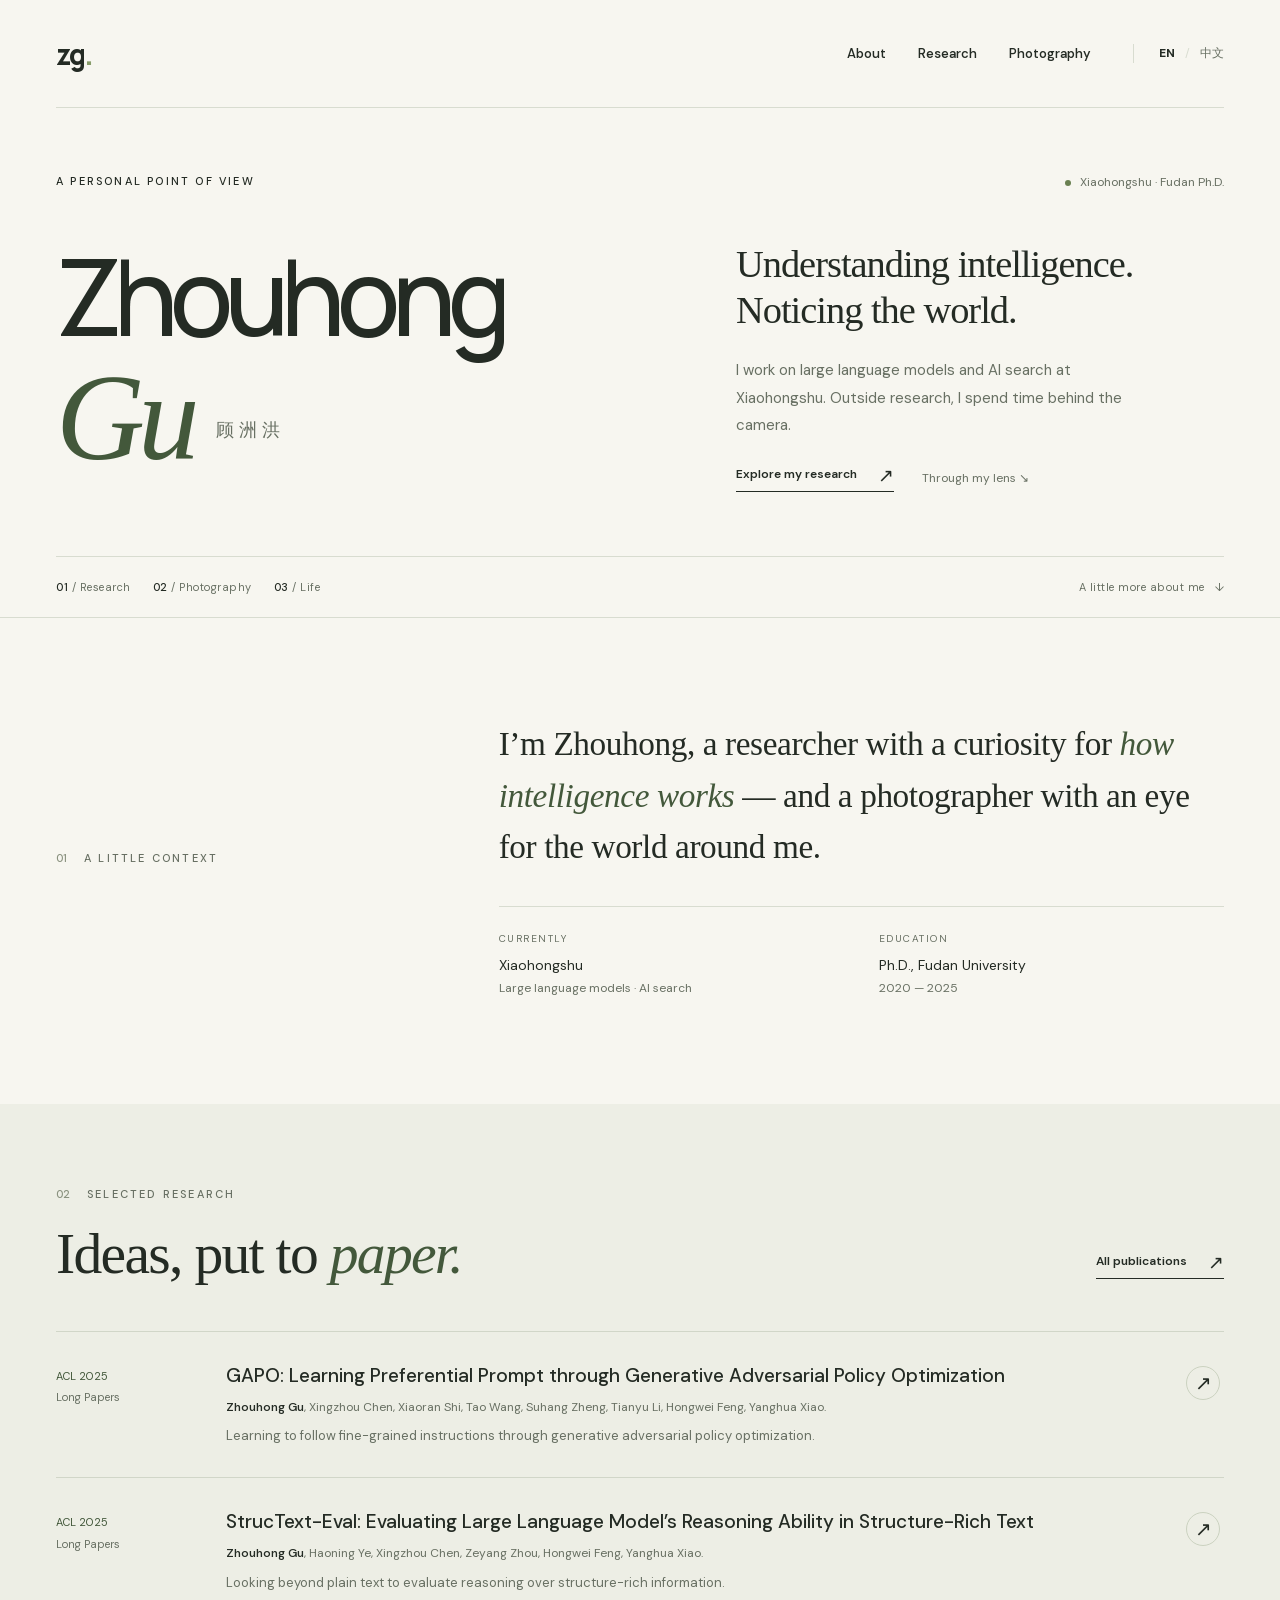
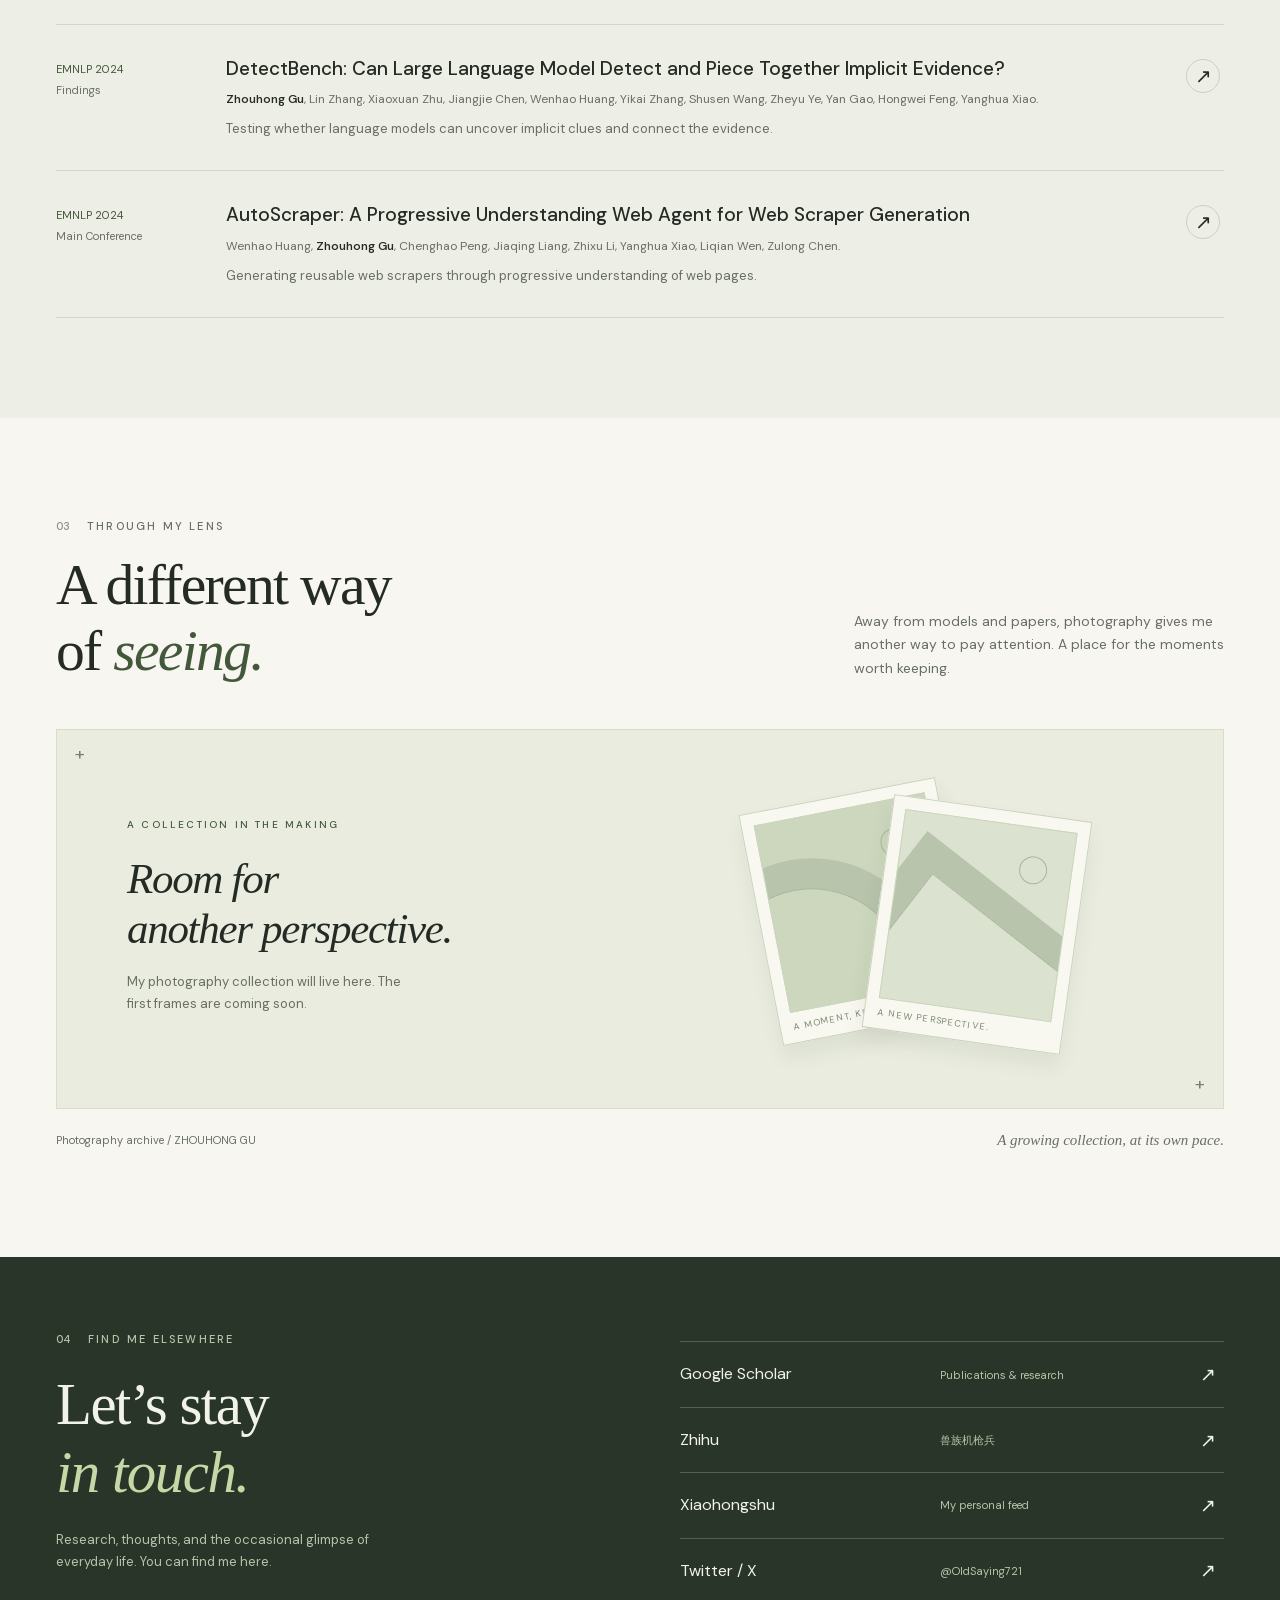
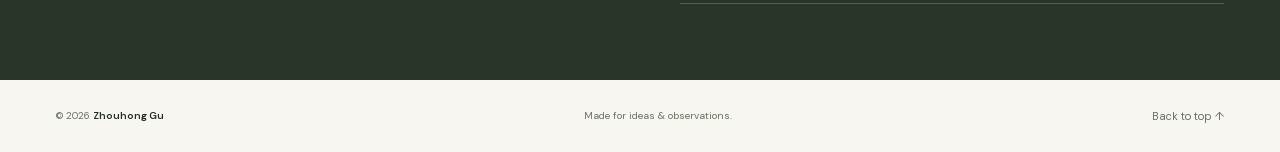
==== index.html @ 83f5f766 "Build bilingual personal website with research and photography gallery" ====
<!doctype html>
<html lang="en">
<head>
  <meta charset="utf-8">
  <meta name="viewport" content="width=device-width, initial-scale=1">
  <title>Zhouhong Gu — Research & Photography</title>
  <meta name="description" content="Zhouhong Gu (顾洲洪). Research in large language models and AI search at Xiaohongshu. Ph.D., Fudan University. Selected publications and photography.">
  <meta name="theme-color" content="#f7f6f0">
  <meta property="og:type" content="website">
  <meta property="og:title" content="Zhouhong Gu — Research & Photography">
  <meta property="og:description" content="Zhouhong Gu (顾洲洪). Research in large language models and AI search at Xiaohongshu. Ph.D., Fudan University. Selected publications and photography.">
  <meta property="og:url" content="https://mikegu721.github.io/zhgu/">
  <link rel="canonical" href="https://mikegu721.github.io/zhgu/">
  <link rel="alternate" hreflang="en" href="https://mikegu721.github.io/zhgu/">
  <link rel="alternate" hreflang="zh-CN" href="https://mikegu721.github.io/zhgu/zh/">
  <link rel="alternate" hreflang="x-default" href="https://mikegu721.github.io/zhgu/">
  <link rel="icon" href="./assets/favicon.svg" type="image/svg+xml">
  <link rel="stylesheet" href="./assets/css/style.css">
  <script src="./assets/js/photos.js" defer></script>
  <script src="./assets/js/gallery.js" defer></script>
</head>
<body id="top" data-asset-prefix="./">
  <a class="skip-link" href="#main">Skip to content</a>
  <header class="site-header"><div class="wrap header-inner">
    <a class="wordmark" href="./" aria-label="Zhouhong Gu home">zg<span>.</span></a>
    <div class="header-right"><nav aria-label="Main navigation"><a href="#about">About</a><a href="#research">Research</a><a href="#photography">Photography</a></nav><div class="language" aria-label="Language"><span aria-current="page">EN</span><span aria-hidden="true">/</span><a href="zh/" lang="zh-CN" hreflang="zh-CN">中文</a></div></div>
  </div></header>
  <main id="main">
    <section class="hero wrap" aria-labelledby="name">
      <div class="hero-topline"><p class="eyebrow">A personal point of view</p><p class="availability"><span class="dot" aria-hidden="true"></span>Xiaohongshu · Fudan Ph.D.</p></div>
      <div class="hero-grid">
        <h1 class="name" id="name" lang="en">Zhouhong <span class="surname">Gu<span class="native-name" lang="zh-CN">顾洲洪</span></span></h1>
        <div class="hero-copy"><h2>Understanding intelligence.<br>Noticing the world.</h2><p>I work on large language models and AI search at Xiaohongshu. Outside research, I spend time behind the camera.</p><div class="hero-actions"><a class="text-link" href="#research">Explore my research<span class="arrow" aria-hidden="true">↗</span></a><a href="#photography">Through my lens <span aria-hidden="true">↘</span></a></div></div>
      </div>
      <div class="hero-bottom"><div class="index-line"><span><b>01</b> / Research</span><span><b>02</b> / Photography</span><span><b>03</b> / Life</span></div><a href="#about">A little more about me<span aria-hidden="true">↓</span></a></div>
    </section>
    <section class="about" id="about" aria-labelledby="about-title"><div class="wrap about-grid">
      <div class="section-label eyebrow" id="about-title"><span class="number">01</span>A little context</div>
      <div class="about-copy"><p>I’m Zhouhong, a researcher with a curiosity for <em>how intelligence works</em> — and a photographer with an eye for the world around me.</p><div class="facts"><div><span class="fact-label">Currently</span><div class="fact-value">Xiaohongshu<small>Large language models · AI search</small></div></div><div><span class="fact-label">Education</span><div class="fact-value">Ph.D., Fudan University<small>2020 — 2025</small></div></div></div></div>
    </div></section>
    <section class="research" id="research" aria-labelledby="research-title"><div class="wrap">
      <div class="section-heading"><div><div class="section-label eyebrow"><span class="number">02</span>Selected research</div><h2 id="research-title">Ideas, put to <em>paper.</em></h2></div><a class="text-link" href="https://scholar.google.com/citations?user=YCfdAqEAAAAJ&amp;hl=zh-CN" target="_blank" rel="noopener noreferrer">All publications<span class="arrow" aria-hidden="true">↗</span></a></div>
      <div class="papers"><article class="paper"><div class="paper-venue">ACL 2025<span>Long Papers</span></div><div class="paper-main"><h3 class="paper-title"><a href="https://aclanthology.org/2025.acl-long.13/" target="_blank" rel="noopener noreferrer" lang="en">GAPO: Learning Preferential Prompt through Generative Adversarial Policy Optimization</a></h3><p class="paper-authors" lang="en"><strong>Zhouhong Gu</strong>, Xingzhou Chen, Xiaoran Shi, Tao Wang, Suhang Zheng, Tianyu Li, Hongwei Feng, Yanghua Xiao.</p><p class="paper-desc">Learning to follow fine-grained instructions through generative adversarial policy optimization.</p></div><a class="paper-link" href="https://aclanthology.org/2025.acl-long.13/" target="_blank" rel="noopener noreferrer" aria-label="Read paper: GAPO: Learning Preferential Prompt through Generative Adversarial Policy Optimization">↗</a></article><article class="paper"><div class="paper-venue">ACL 2025<span>Long Papers</span></div><div class="paper-main"><h3 class="paper-title"><a href="https://aclanthology.org/2025.acl-long.11/" target="_blank" rel="noopener noreferrer" lang="en">StrucText-Eval: Evaluating Large Language Model’s Reasoning Ability in Structure-Rich Text</a></h3><p class="paper-authors" lang="en"><strong>Zhouhong Gu</strong>, Haoning Ye, Xingzhou Chen, Zeyang Zhou, Hongwei Feng, Yanghua Xiao.</p><p class="paper-desc">Looking beyond plain text to evaluate reasoning over structure-rich information.</p></div><a class="paper-link" href="https://aclanthology.org/2025.acl-long.11/" target="_blank" rel="noopener noreferrer" aria-label="Read paper: StrucText-Eval: Evaluating Large Language Model’s Reasoning Ability in Structure-Rich Text">↗</a></article><article class="paper"><div class="paper-venue">EMNLP 2024<span>Findings</span></div><div class="paper-main"><h3 class="paper-title"><a href="https://aclanthology.org/2024.findings-emnlp.11/" target="_blank" rel="noopener noreferrer" lang="en">DetectBench: Can Large Language Model Detect and Piece Together Implicit Evidence?</a></h3><p class="paper-authors" lang="en"><strong>Zhouhong Gu</strong>, Lin Zhang, Xiaoxuan Zhu, Jiangjie Chen, Wenhao Huang, Yikai Zhang, Shusen Wang, Zheyu Ye, Yan Gao, Hongwei Feng, Yanghua Xiao.</p><p class="paper-desc">Testing whether language models can uncover implicit clues and connect the evidence.</p></div><a class="paper-link" href="https://aclanthology.org/2024.findings-emnlp.11/" target="_blank" rel="noopener noreferrer" aria-label="Read paper: DetectBench: Can Large Language Model Detect and Piece Together Implicit Evidence?">↗</a></article><article class="paper"><div class="paper-venue">EMNLP 2024<span>Main Conference</span></div><div class="paper-main"><h3 class="paper-title"><a href="https://aclanthology.org/2024.emnlp-main.141/" target="_blank" rel="noopener noreferrer" lang="en">AutoScraper: A Progressive Understanding Web Agent for Web Scraper Generation</a></h3><p class="paper-authors" lang="en">Wenhao Huang, <strong>Zhouhong Gu</strong>, Chenghao Peng, Jiaqing Liang, Zhixu Li, Yanghua Xiao, Liqian Wen, Zulong Chen.</p><p class="paper-desc">Generating reusable web scrapers through progressive understanding of web pages.</p></div><a class="paper-link" href="https://aclanthology.org/2024.emnlp-main.141/" target="_blank" rel="noopener noreferrer" aria-label="Read paper: AutoScraper: A Progressive Understanding Web Agent for Web Scraper Generation">↗</a></article></div>
    </div></section>
    <section class="photography wrap" id="photography" aria-labelledby="photography-title">
      <div class="photo-intro"><div class="section-heading"><div><div class="section-label eyebrow"><span class="number">03</span>Through my lens</div><h2 id="photography-title">A different way<br>of <em>seeing.</em></h2></div></div><p>Away from models and papers, photography gives me another way to pay attention. A place for the moments worth keeping.</p></div>
      <div class="gallery-empty" id="gallery-empty"><div class="empty-copy"><span class="eyebrow">A collection in the making</span><h3>Room for<br>another perspective.</h3><p>My photography collection will live here. The first frames are coming soon.</p></div><div class="contact-sheet" aria-hidden="true"><div class="print print-one"><div class="print-field"></div><span class="print-caption">A MOMENT, KEPT.</span></div><div class="print print-two"><div class="print-field"></div><span class="print-caption">A NEW PERSPECTIVE.</span></div></div></div>
      <p id="photo-count" hidden></p><div class="photo-grid" id="photo-grid" hidden></div>
      <noscript><p>The photo viewer needs JavaScript. Publications and profile links remain available.</p></noscript>
      <div class="gallery-note"><span>Photography archive / ZHOUHONG GU</span><span>A growing collection, at its own pace.</span></div>
    </section>
    <section class="elsewhere" id="elsewhere" aria-labelledby="elsewhere-title"><div class="wrap elsewhere-grid"><div><div class="section-label eyebrow"><span class="number">04</span>Find me elsewhere</div><h2 id="elsewhere-title">Let’s stay<br><em>in touch.</em></h2><p>Research, thoughts, and the occasional glimpse of everyday life. You can find me here.</p></div><div class="social-list"><a class="social-link" href="https://scholar.google.com/citations?user=YCfdAqEAAAAJ&amp;hl=zh-CN" target="_blank" rel="noopener noreferrer"><span>Google Scholar</span><span class="social-handle">Publications & research</span><span class="arrow" aria-hidden="true">↗</span></a><a class="social-link" href="https://www.zhihu.com/people/shou-zu-ji-qiang-bing" target="_blank" rel="noopener noreferrer"><span>Zhihu</span><span class="social-handle">兽族机枪兵</span><span class="arrow" aria-hidden="true">↗</span></a><a class="social-link" href="https://www.xiaohongshu.com/user/profile/5ce645800000000005027396" target="_blank" rel="noopener noreferrer"><span>Xiaohongshu</span><span class="social-handle">My personal feed</span><span class="arrow" aria-hidden="true">↗</span></a><a class="social-link" href="https://x.com/OldSaying721" target="_blank" rel="noopener noreferrer"><span>Twitter / X</span><span class="social-handle">@OldSaying721</span><span class="arrow" aria-hidden="true">↗</span></a></div></div></section>
  </main>
  <footer class="site-footer wrap"><span>© 2026 <span class="footer-name">Zhouhong Gu</span></span><span>Made for ideas & observations.</span><a class="footer-back" href="#top">Back to top ↑</a></footer>
</body>
</html>
---- assets/css/style.css ----
@font-face {
  font-family: 'DM Sans';
  font-style: normal;
  font-weight: 400 700;
  font-display: swap;
  src: url('../fonts/dm-sans-400-700.woff2') format('woff2');
  unicode-range: U+0000-00FF, U+0131, U+0152-0153, U+02BB-02BC, U+02C6, U+02DA, U+02DC, U+0304, U+0308, U+0329, U+2000-206F, U+20AC, U+2122, U+2191, U+2193, U+2212, U+2215, U+FEFF, U+FFFD;
}
@font-face {
  font-family: 'Manrope';
  font-style: normal;
  font-weight: 400 800;
  font-display: swap;
  src: url('../fonts/manrope-400-800.woff2') format('woff2');
  unicode-range: U+0000-00FF, U+0131, U+0152-0153, U+02BB-02BC, U+02C6, U+02DA, U+02DC, U+0304, U+0308, U+0329, U+2000-206F, U+20AC, U+2122, U+2191, U+2193, U+2212, U+2215, U+FEFF, U+FFFD;
}

:root{--paper:#f7f6f0;--ink:#242b24;--muted:#687063;--line:#d8dcd0;--green:#43583b;--lime:#d9e5b2;--serif:Georgia,'Times New Roman','Songti SC',serif;--sans:'DM Sans',-apple-system,BlinkMacSystemFont,'Segoe UI','PingFang SC',sans-serif}
*{box-sizing:border-box}html{scroll-behavior:smooth;scroll-padding-top:100px}body{margin:0;background:var(--paper);color:var(--ink);font:16px/1.65 var(--sans);-webkit-font-smoothing:antialiased}a{color:inherit;text-decoration:none}button{font:inherit}a,button{-webkit-tap-highlight-color:transparent}a:focus-visible,button:focus-visible{outline:2px solid var(--green);outline-offset:6px}::selection{background:var(--lime)}[hidden]{display:none!important}.wrap{width:min(1280px,calc(100% - 112px));margin-inline:auto}.skip-link{position:absolute;top:-100px;left:24px;background:var(--ink);color:white;padding:12px;z-index:20}.skip-link:focus{top:16px}.site-header{position:relative;z-index:5}.header-inner{height:108px;display:flex;align-items:center;justify-content:space-between;border-bottom:1px solid var(--line);gap:28px}.wordmark{font-family:'Manrope',var(--sans);font-weight:800;letter-spacing:-2px;font-size:28px;line-height:1}.wordmark span{color:#879c6a}.header-right,nav,.language{display:flex;align-items:center}.header-right{gap:42px}nav{gap:32px;font-size:13px;font-weight:550}nav a{position:relative;padding:10px 0}nav a:after{content:'';position:absolute;bottom:4px;left:0;right:100%;height:1px;background:var(--green);transition:right .2s}nav a:hover:after{right:0}.language{font-size:12px;gap:10px;border-left:1px solid var(--line);padding-left:25px}.language [aria-current]{font-weight:700}.language a{color:var(--muted)}.language span[aria-hidden]{color:var(--line)}.eyebrow{font:500 11px/1.5 var(--sans);letter-spacing:2.2px;text-transform:uppercase}.hero{padding-top:65px;padding-bottom:0}.hero-topline{display:flex;justify-content:space-between;gap:25px}.hero-topline p{margin:0}.availability{display:flex;align-items:center;gap:9px;color:var(--muted);font-size:12px}.dot{height:6px;width:6px;border-radius:50%;background:#6a8051;display:inline-block}.hero-grid{display:grid;grid-template-columns:1.25fr 1fr;gap:70px;align-items:center;padding-top:38px;padding-bottom:64px}.name{font-family:'Manrope',var(--sans);font-size:clamp(70px,8.3vw,128px);font-weight:500;line-height:1.06;letter-spacing:-8px;margin:0}.name .surname{display:block;font-family:var(--serif);font-style:italic;font-size:1.16em;color:var(--green);letter-spacing:-7px;line-height:1.05}.name .native-name{font-family:var(--sans);font-size:18px;letter-spacing:5px;font-weight:400;display:inline-block;vertical-align:middle;margin-left:23px;font-style:normal;color:var(--muted)}.hero-copy{padding-top:10px;max-width:420px}.hero-copy h2{font:400 clamp(29px,3vw,43px)/1.2 var(--serif);letter-spacing:-1px;margin:0 0 24px}.hero-copy p{color:var(--muted);font-size:15px;line-height:1.85;margin:0 0 25px;max-width:400px}.text-link{font-size:12px;font-weight:600;display:inline-flex;align-items:center;gap:21px;border-bottom:1px solid currentColor;padding-bottom:6px;transition:gap .2s}.text-link:hover{gap:29px}.arrow{font-size:19px;line-height:1;font-weight:400}.hero-actions{display:flex;align-items:center;gap:28px}.hero-actions a:last-child{color:var(--muted);font-size:12px}.hero-bottom{border-top:1px solid var(--line);padding:21px 0;display:flex;justify-content:space-between;color:var(--muted);font-size:11px;letter-spacing:.5px}.hero-bottom a{display:flex;gap:10px}.index-line{display:flex;gap:22px}.index-line b{font-weight:500;color:var(--ink)}.about{padding:100px 0 105px;border-top:1px solid var(--line)}.section-label{display:flex;gap:17px;align-items:center;color:var(--muted)}.section-label .number{font-size:11px;letter-spacing:0;color:#8a927f}.about-grid{display:grid;grid-template-columns:1fr 2fr;gap:80px}.about-copy>p{font:400 clamp(25px,2.6vw,34px)/1.55 var(--serif);letter-spacing:-.4px;margin:0 0 33px;max-width:800px}.about-copy em{color:var(--green);font-style:italic}.facts{display:grid;grid-template-columns:1fr 1fr;border-top:1px solid var(--line);gap:35px;padding-top:24px}.fact-label{display:block;color:var(--muted);font-size:10px;text-transform:uppercase;letter-spacing:1.5px;margin-bottom:7px}.fact-value{font-size:14px}.fact-value small{display:block;color:var(--muted);font-size:12px;margin-top:2px}.research{padding:82px 0 100px;background:#edeee5}.section-heading{display:flex;align-items:flex-end;justify-content:space-between;gap:30px;margin-bottom:44px}.section-heading h2{font-family:var(--serif);font-weight:400;letter-spacing:-1.7px;font-size:clamp(40px,4.5vw,60px);line-height:1.15;margin:18px 0 0}.section-heading h2 em{color:var(--green);font-weight:400}.section-heading>.text-link{flex-shrink:0;margin-bottom:8px}.paper{display:grid;grid-template-columns:135px 1fr 38px;gap:35px;border-top:1px solid #d1d6c8;padding:30px 0}.paper:last-child{border-bottom:1px solid #d1d6c8}.paper-venue{font-size:11px;color:var(--green);padding-top:5px}.paper-venue span{display:block;color:var(--muted);margin-top:3px}.paper-title{font-size:19px;line-height:1.45;font-weight:500;margin:0 0 8px;max-width:820px}.paper-title a:hover{text-decoration:underline;text-decoration-thickness:1px;text-underline-offset:5px}.paper-authors{color:var(--muted);font-size:12px;margin:0 0 8px}.paper-authors strong{color:var(--ink);font-weight:550}.paper-desc{font-size:13px;color:var(--muted);margin:0;line-height:1.7}.paper-link{align-self:start;border:1px solid #cbd2c0;border-radius:50%;width:34px;height:34px;display:grid;place-items:center;margin-top:4px;font-size:20px;transition:background .2s}.paper-link:hover{background:var(--lime)}.photography{padding:100px 0 105px}.photo-intro{display:grid;grid-template-columns:1fr 1fr;gap:45px;align-items:end;margin-bottom:44px}.photo-intro .section-heading{margin:0}.photo-intro>p{color:var(--muted);font-size:14px;max-width:370px;justify-self:end;margin:0 0 5px}.gallery-empty{position:relative;min-height:380px;background:#e9ecdf;border:1px solid #d6ddc8;display:grid;grid-template-columns:1fr 1fr;align-items:center;gap:60px;padding:55px 70px;overflow:hidden}.gallery-empty:before,.gallery-empty:after{content:'+';position:absolute;font-size:18px;font-weight:300;color:#738365;line-height:1}.gallery-empty:before{top:15px;left:18px}.gallery-empty:after{right:18px;bottom:15px}.empty-copy .eyebrow{font-size:10px;color:var(--green)}.empty-copy h3{font:italic 400 43px/1.15 var(--serif);letter-spacing:-1.3px;margin:18px 0}.empty-copy p{color:var(--muted);font-size:13px;max-width:280px}.contact-sheet{height:260px;position:relative;max-width:330px;width:100%;justify-self:center;isolation:isolate}.print{position:absolute;background:#f8f8f1;border:1px solid #cbd2bf;box-shadow:0 12px 20px #3d493014;padding:12px 12px 30px;width:200px;height:235px}.print-one{left:12px;top:5px;transform:rotate(-11deg);z-index:1}.print-two{right:0;top:18px;transform:rotate(8deg);z-index:2}.print-field{height:100%;position:relative;overflow:hidden;border:1px solid #ccd5bd;background:#dbe2cf}.print-one .print-field{background:#ccd7be}.print-field:before{content:'';position:absolute;width:190px;height:190px;border:1px solid #a8b899;border-radius:50%;top:70px;left:-70px;box-shadow:0 0 0 14px #0000,0 0 0 15px #b8c4ac,0 0 0 29px #0000,0 0 0 30px #b8c4ac}.print-two .print-field:before{width:250px;height:250px;left:-45px;top:105px;border-radius:0;transform:rotate(30deg)}.print-field:after{content:'';position:absolute;right:24px;top:28px;width:26px;height:26px;border:1px solid #a8b899;border-radius:50%}.print-caption{font:9px/1 var(--sans);letter-spacing:1.2px;position:absolute;bottom:11px;left:13px;color:#7a856e}.gallery-note{display:flex;align-items:center;justify-content:space-between;gap:25px;margin-top:19px;color:var(--muted);font-size:11px}.gallery-note span:last-child{font-family:var(--serif);font-style:italic;font-size:15px}.photo-grid{display:grid;grid-template-columns:repeat(3,minmax(0,1fr));gap:35px 24px}.photo-card{border:0;background:none;padding:0;cursor:pointer;text-align:left;color:var(--ink);align-self:start}.photo-card-image{width:100%;height:auto;max-height:520px;object-fit:cover;display:block;transition:filter .2s}.photo-card:hover .photo-card-image{filter:brightness(.92)}.photo-card-caption{display:block;margin-top:14px}.photo-card-title{display:block;font-size:15px}.photo-card-meta{font-size:11px;color:var(--muted)}#photo-count{font-size:12px;color:var(--muted)}.photo-dialog{width:min(1100px,94vw);max-height:95dvh;border:1px solid #5b6350;padding:0;background:#1e241e;color:var(--paper)}.photo-dialog::backdrop{background:#101610e8;backdrop-filter:blur(6px)}.photo-dialog-shell{padding:45px 25px 16px}.photo-dialog-close{position:absolute;right:15px;top:5px;color:var(--paper);border:0;background:none;font-size:24px;cursor:pointer}.photo-dialog-figure{margin:0}.photo-dialog-image{display:block;max-width:100%;width:auto;max-height:68dvh;object-fit:contain;margin:auto}.photo-dialog-caption{margin-top:18px;text-align:center}.photo-dialog-title{font-size:16px;font-weight:500;margin:0}.photo-dialog-meta{font-size:12px;margin:4px 0;color:#c6cebf}.photo-dialog-controls{display:flex;align-items:center;justify-content:center;gap:35px}.photo-dialog-controls button{border:1px solid #5c6852;padding:6px 13px;color:var(--paper);background:none;cursor:pointer}.photo-dialog-counter{font-size:12px}.photo-dialog button:focus-visible{outline-color:var(--lime)}.elsewhere{background:#293528;color:#f1f2e8;padding:74px 0 76px}.elsewhere .section-label{color:#b7c3a9}.elsewhere .number{color:#b7c3a9}.elsewhere-grid{display:grid;grid-template-columns:1fr 1fr;gap:80px}.elsewhere h2{font:400 clamp(38px,4.6vw,62px)/1.15 var(--serif);letter-spacing:-1.5px;margin:23px 0}.elsewhere h2 em{color:#c5d8a5}.elsewhere p{font-size:13px;color:#b7c3a9;max-width:340px}.social-list{padding-top:10px}.social-link{display:grid;grid-template-columns:1fr 1fr 24px;gap:20px;align-items:center;padding:19px 0;border-bottom:1px solid #54604d}.social-link:first-child{border-top:1px solid #54604d}.social-link>span:first-child{font-size:16px}.social-handle{font-size:11px;color:#b7c3a9}.social-link .arrow{transition:transform .2s}.social-link:hover .arrow{transform:translate(3px,-3px)}.site-footer{display:flex;justify-content:space-between;gap:25px;align-items:center;padding:27px 0;font-size:10px;color:var(--muted)}.footer-name{font-weight:600;color:var(--ink)}.footer-back{font-size:11px}html[lang=zh-CN] .hero-copy h2{font-family:var(--sans);font-size:34px;line-height:1.5;letter-spacing:0}html[lang=zh-CN] .about-copy>p{font-size:27px;line-height:1.8}html[lang=zh-CN] .section-heading h2{font-size:45px;letter-spacing:0}html[lang=zh-CN] .empty-copy h3{font-size:34px;line-height:1.5;letter-spacing:0}html[lang=zh-CN] .elsewhere h2{font-size:43px;line-height:1.5;letter-spacing:0}
@media(min-width:1600px){.hero-grid{padding-block:60px 85px}.hero{padding-top:80px}}
@media(max-width:1050px){.wrap{width:calc(100% - 72px)}.header-right{gap:25px}nav{gap:22px}.hero-grid{gap:40px}.name{letter-spacing:-5px}.name .native-name{font-size:14px;margin-left:12px;letter-spacing:3px}.hero-copy h2{font-size:32px}.about-grid{gap:45px;grid-template-columns:1fr 2.4fr}.gallery-empty{padding:40px;gap:35px}.elsewhere-grid{gap:45px}.social-link{grid-template-columns:1fr 1fr 15px;gap:12px}.print{width:165px;height:210px}.contact-sheet{height:240px;max-width:280px}}
@media(max-width:760px){html{scroll-padding-top:30px}.wrap{width:calc(100% - 40px)}.header-inner{height:auto;min-height:88px;gap:14px;flex-wrap:wrap;padding:23px 0 18px}.wordmark{font-size:26px}.header-right{gap:16px}nav{gap:17px;font-size:11px}.language{padding-left:16px;gap:7px;font-size:11px}.hero{padding-top:35px}.hero-topline .eyebrow{font-size:9px;letter-spacing:1.5px}.availability{font-size:10px}.hero-grid{grid-template-columns:1fr;gap:32px;padding-top:34px;padding-bottom:40px}.name{font-size:clamp(72px,14vw,108px);letter-spacing:-5px}.name .surname{display:inline;line-height:1.15;letter-spacing:-5px}.name .native-name{display:block;font-size:13px;letter-spacing:4px;margin:13px 0 0}.hero-copy{max-width:100%;padding:0}.hero-copy h2{font-size:34px;max-width:410px;margin-bottom:18px}.hero-copy p{max-width:480px;font-size:14px;margin-bottom:20px}.hero-bottom{font-size:10px;gap:12px}.index-line{gap:12px}.about{padding:62px 0}.about-grid{grid-template-columns:1fr;gap:26px}.about-copy>p{font-size:27px}.research{padding:60px 0 65px}.section-heading{align-items:start;gap:24px;margin-bottom:30px}.section-heading h2{font-size:43px}.section-heading>.text-link{font-size:10px;gap:10px;align-self:flex-end;white-space:nowrap}.paper{grid-template-columns:1fr 30px;gap:8px 15px;padding:24px 0}.paper-venue{grid-column:1;display:flex;gap:8px;padding:0;margin-bottom:7px}.paper-venue span{margin:0}.paper-main{grid-column:1;grid-row:2}.paper-link{grid-column:2;grid-row:2;width:29px;height:29px}.paper-title{font-size:17px}.paper-desc{font-size:12px}.paper-authors{font-size:11px}.photography{padding:65px 0}.photo-intro{grid-template-columns:1fr;gap:22px;margin-bottom:30px}.photo-intro>p{justify-self:start;font-size:13px;max-width:440px}.gallery-empty{grid-template-columns:1fr;padding:40px 30px;gap:18px}.contact-sheet{width:250px;height:250px;order:1}.empty-copy{order:2;text-align:center}.empty-copy h3{font-size:37px;margin:13px 0}.empty-copy p{margin:12px auto}.gallery-note{font-size:10px}.gallery-note span:last-child{font-size:13px}.photo-grid{grid-template-columns:repeat(2,minmax(0,1fr));gap:25px 15px}.photo-card-title{font-size:13px}.elsewhere{padding:57px 0}.elsewhere-grid{grid-template-columns:1fr;gap:25px}.elsewhere h2{font-size:48px;margin:20px 0}.elsewhere p{max-width:100%}.social-link{grid-template-columns:1fr 1fr 20px}.social-handle{font-size:12px}.site-footer{flex-wrap:wrap;font-size:10px;gap:10px}.footer-back{margin-left:auto}html[lang=zh-CN] .hero-copy h2{font-size:29px}html[lang=zh-CN] .about-copy>p{font-size:24px}html[lang=zh-CN] .section-heading h2{font-size:35px}html[lang=zh-CN] .elsewhere h2{font-size:36px}}
@media(max-width:420px){.header-inner{align-items:center}.header-right{gap:13px}nav{gap:13px}nav a[href='#about']{display:none}.language{padding-left:12px}.name{font-size:71px}.hero-topline{gap:12px}.availability{font-size:9px}.hero-bottom .index-line span:last-child{display:none}.facts{gap:20px}.fact-value{font-size:13px}.section-heading{flex-direction:column;gap:18px}.section-heading>.text-link{align-self:flex-start}.gallery-note{align-items:start}.gallery-note span:last-child{max-width:110px;text-align:right}.photo-grid{grid-template-columns:1fr}.social-link{grid-template-columns:1fr 1.1fr 15px}.social-handle{font-size:10px}.site-footer>span:nth-child(2){display:none}}
@media(prefers-reduced-motion:reduce){html{scroll-behavior:auto}*,*:before,*:after{transition:none!important;animation:none!important}}
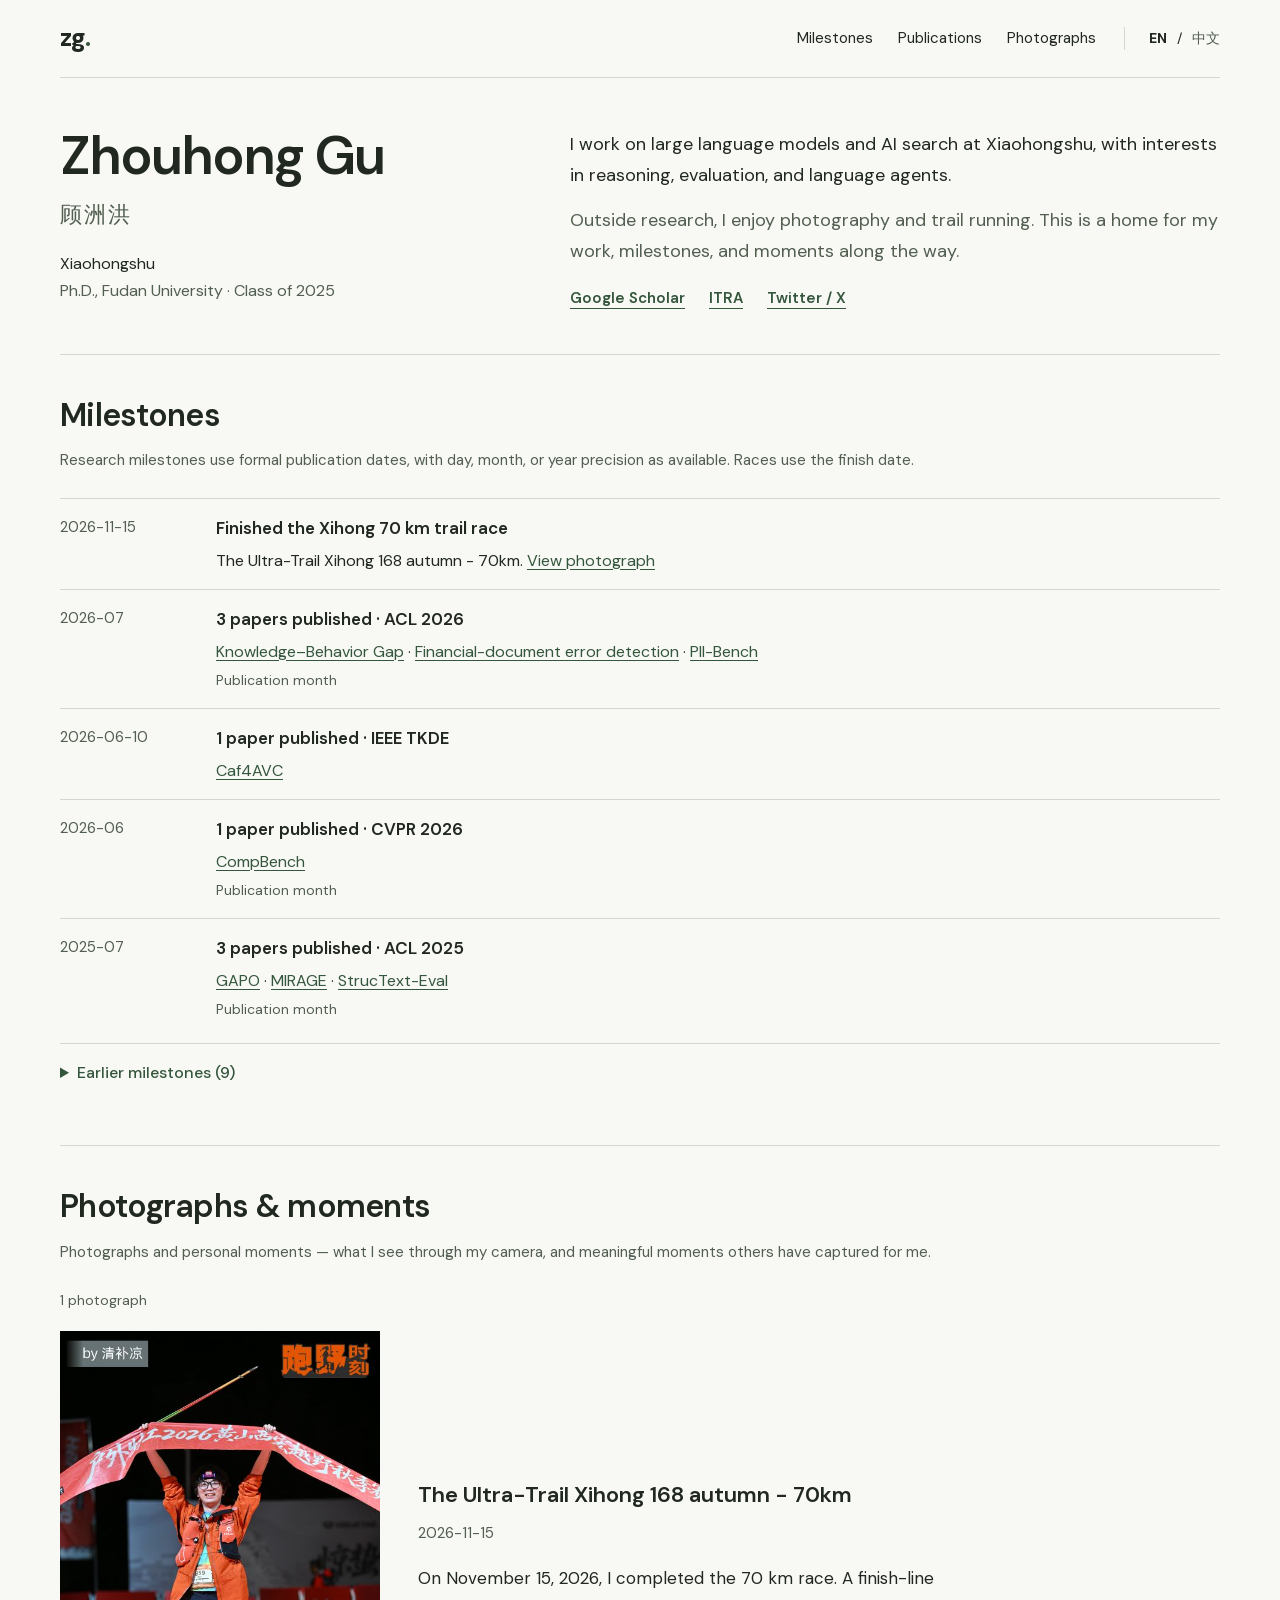
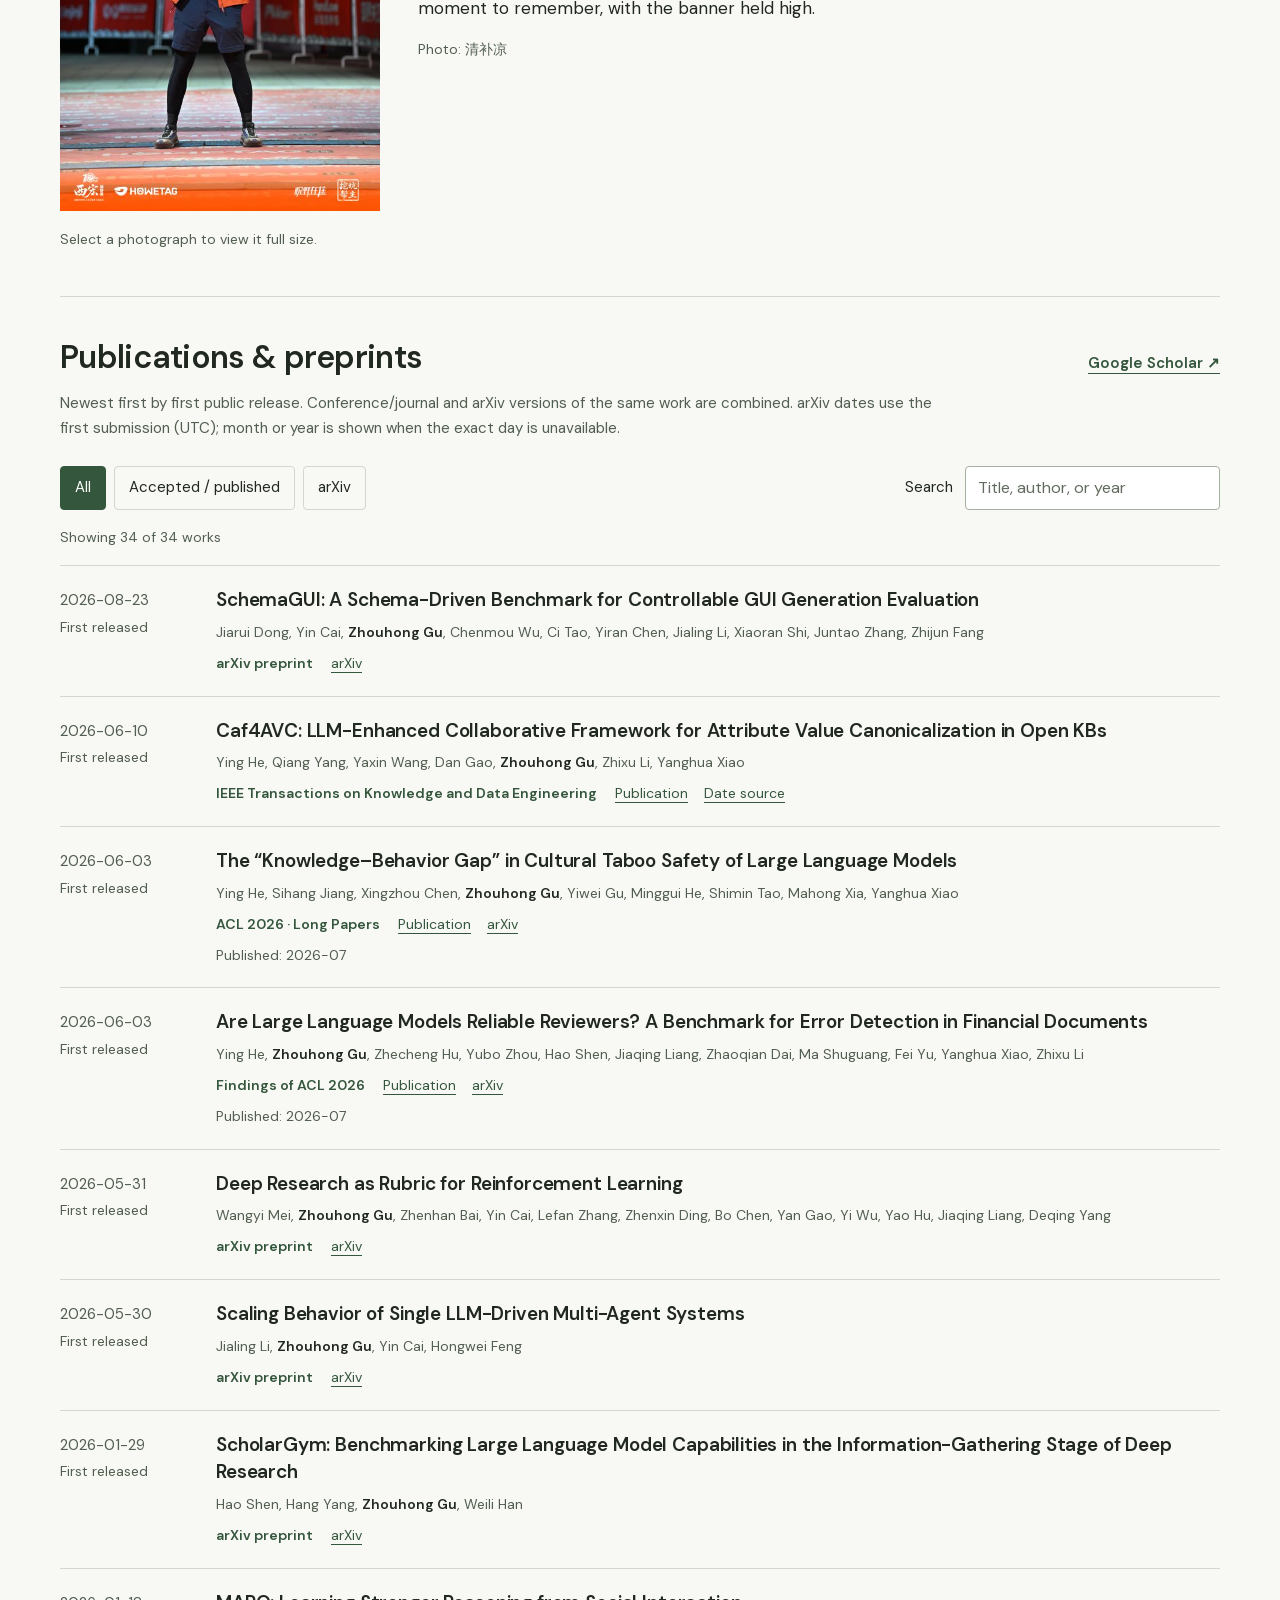
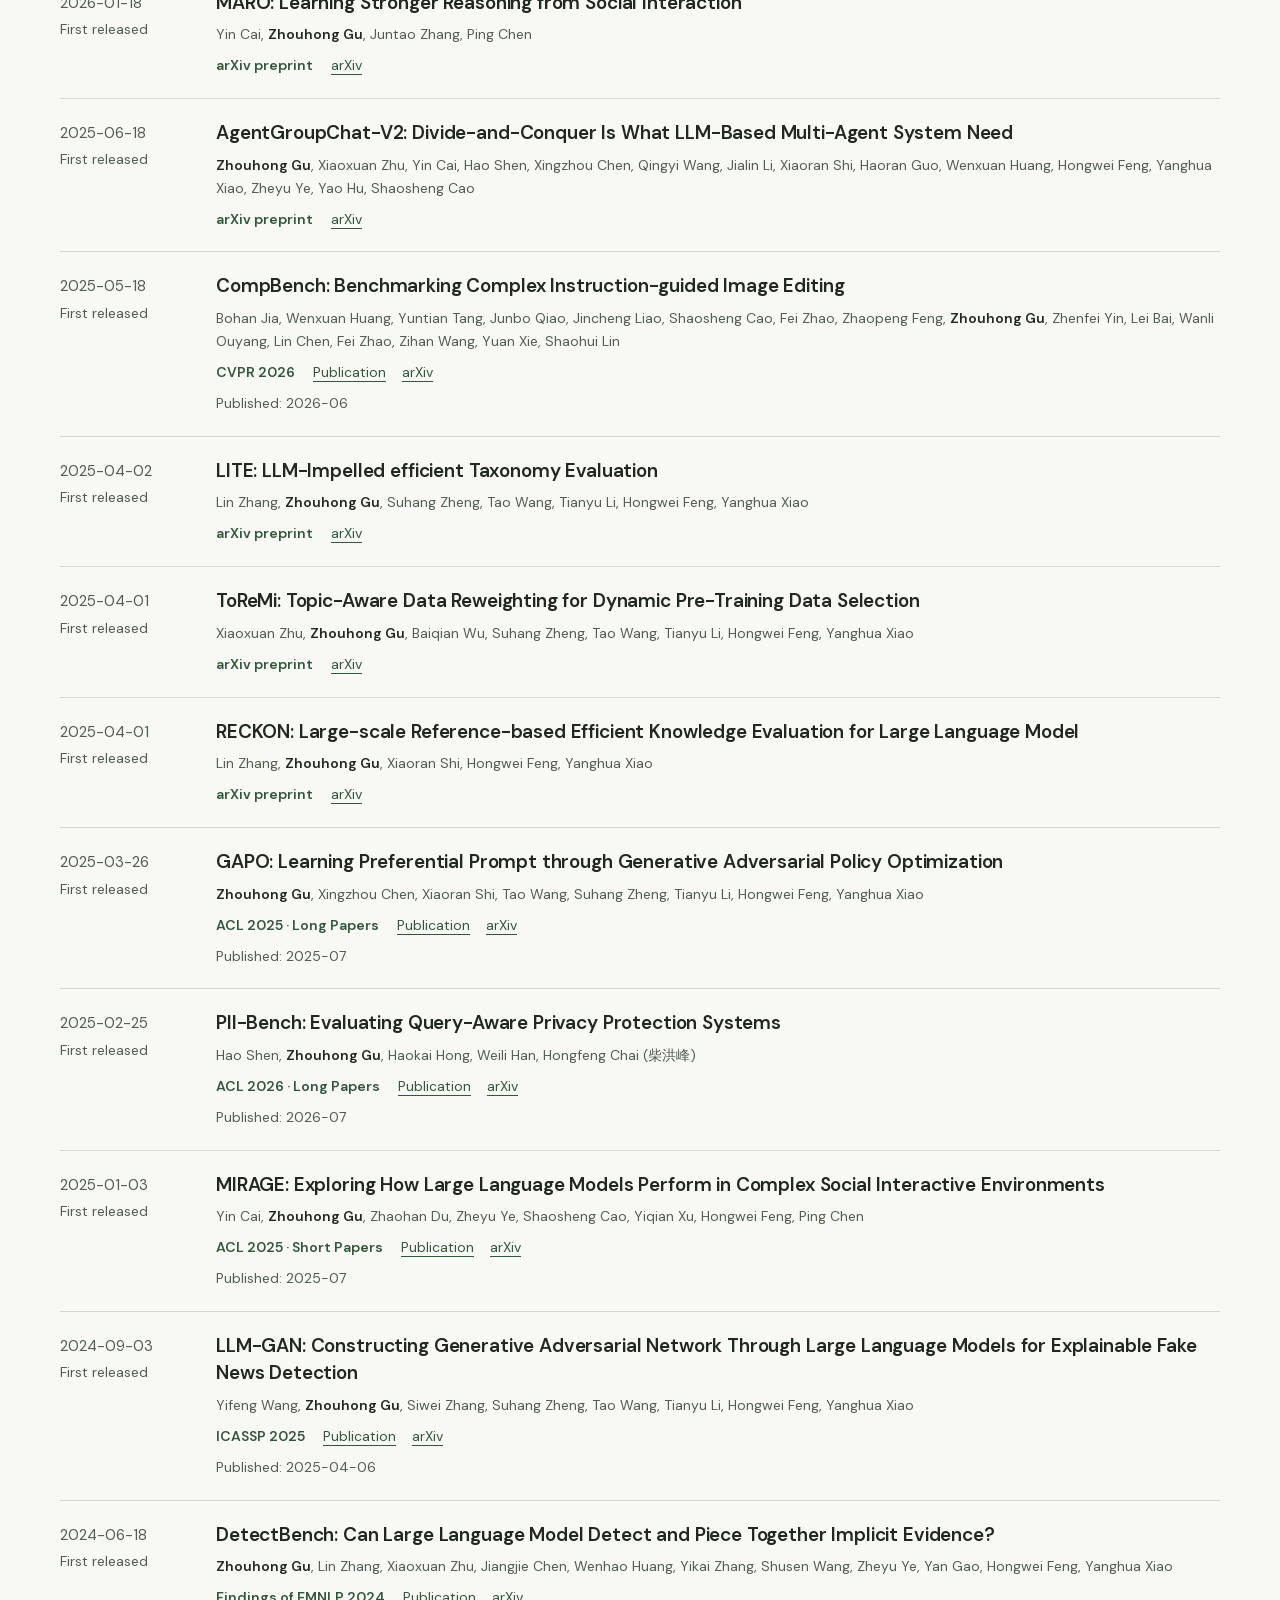
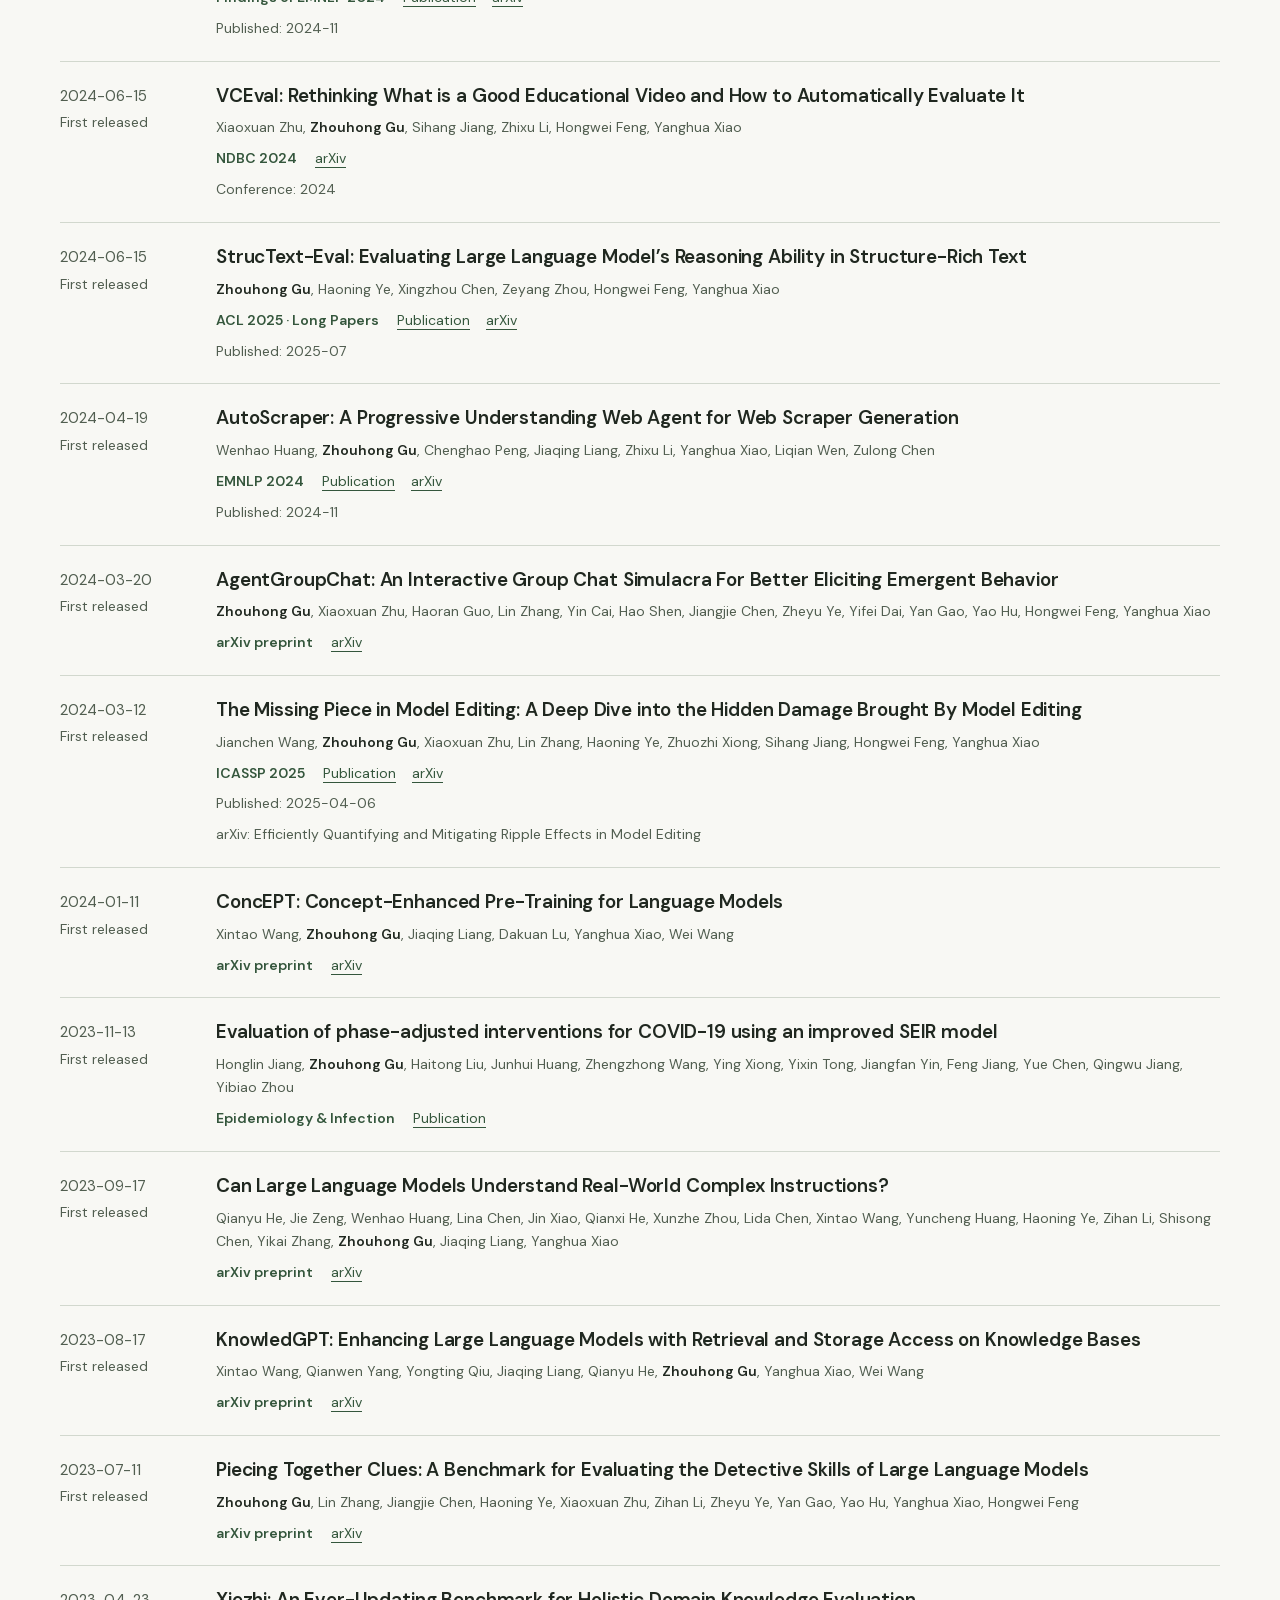
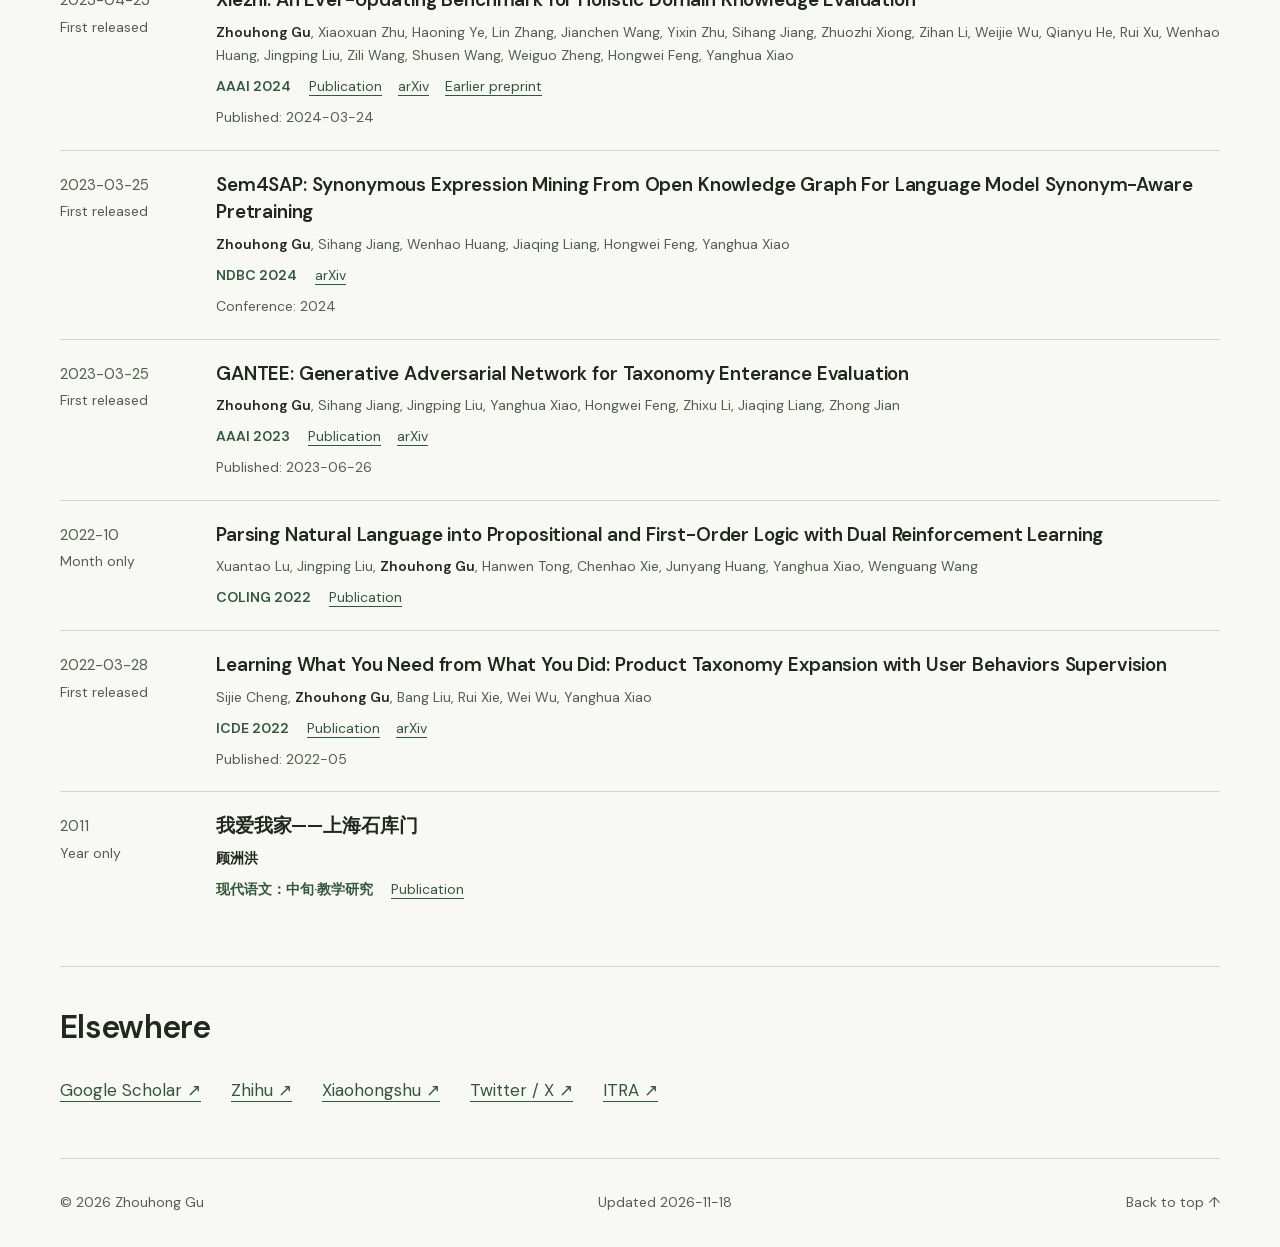
==== commit 1591a901: "Improve readability and add complete publications, milestones, and trail race photo" ====
--- a/index.html
+++ b/index.html
@@ -3,12 +3,12 @@
 <head>
   <meta charset="utf-8">
   <meta name="viewport" content="width=device-width, initial-scale=1">
-  <title>Zhouhong Gu — Research & Photography</title>
-  <meta name="description" content="Zhouhong Gu (顾洲洪). Research in large language models and AI search at Xiaohongshu. Ph.D., Fudan University. Selected publications and photography.">
-  <meta name="theme-color" content="#f7f6f0">
+  <title>Zhouhong Gu — Research, Photography & Trail Running</title>
+  <meta name="description" content="Zhouhong Gu, Fudan Ph.D., working on large language models and AI search at Xiaohongshu. Publications, milestones, photography, and trail running.">
+  <meta name="theme-color" content="#f8f8f4">
   <meta property="og:type" content="website">
-  <meta property="og:title" content="Zhouhong Gu — Research & Photography">
-  <meta property="og:description" content="Zhouhong Gu (顾洲洪). Research in large language models and AI search at Xiaohongshu. Ph.D., Fudan University. Selected publications and photography.">
+  <meta property="og:title" content="Zhouhong Gu — Research, Photography & Trail Running">
+  <meta property="og:description" content="Zhouhong Gu, Fudan Ph.D., working on large language models and AI search at Xiaohongshu. Publications, milestones, photography, and trail running.">
   <meta property="og:url" content="https://mikegu721.github.io/zhgu/">
   <link rel="canonical" href="https://mikegu721.github.io/zhgu/">
   <link rel="alternate" hreflang="en" href="https://mikegu721.github.io/zhgu/">
@@ -18,39 +18,155 @@
   <link rel="stylesheet" href="./assets/css/style.css">
   <script src="./assets/js/photos.js" defer></script>
   <script src="./assets/js/gallery.js" defer></script>
+  <script src="./assets/js/publications.js" defer></script>
 </head>
 <body id="top" data-asset-prefix="./">
-  <a class="skip-link" href="#main">Skip to content</a>
-  <header class="site-header"><div class="wrap header-inner">
-    <a class="wordmark" href="./" aria-label="Zhouhong Gu home">zg<span>.</span></a>
-    <div class="header-right"><nav aria-label="Main navigation"><a href="#about">About</a><a href="#research">Research</a><a href="#photography">Photography</a></nav><div class="language" aria-label="Language"><span aria-current="page">EN</span><span aria-hidden="true">/</span><a href="zh/" lang="zh-CN" hreflang="zh-CN">中文</a></div></div>
-  </div></header>
-  <main id="main">
-    <section class="hero wrap" aria-labelledby="name">
-      <div class="hero-topline"><p class="eyebrow">A personal point of view</p><p class="availability"><span class="dot" aria-hidden="true"></span>Xiaohongshu · Fudan Ph.D.</p></div>
-      <div class="hero-grid">
-        <h1 class="name" id="name" lang="en">Zhouhong <span class="surname">Gu<span class="native-name" lang="zh-CN">顾洲洪</span></span></h1>
-        <div class="hero-copy"><h2>Understanding intelligence.<br>Noticing the world.</h2><p>I work on large language models and AI search at Xiaohongshu. Outside research, I spend time behind the camera.</p><div class="hero-actions"><a class="text-link" href="#research">Explore my research<span class="arrow" aria-hidden="true">↗</span></a><a href="#photography">Through my lens <span aria-hidden="true">↘</span></a></div></div>
-      </div>
-      <div class="hero-bottom"><div class="index-line"><span><b>01</b> / Research</span><span><b>02</b> / Photography</span><span><b>03</b> / Life</span></div><a href="#about">A little more about me<span aria-hidden="true">↓</span></a></div>
-    </section>
-    <section class="about" id="about" aria-labelledby="about-title"><div class="wrap about-grid">
-      <div class="section-label eyebrow" id="about-title"><span class="number">01</span>A little context</div>
-      <div class="about-copy"><p>I’m Zhouhong, a researcher with a curiosity for <em>how intelligence works</em> — and a photographer with an eye for the world around me.</p><div class="facts"><div><span class="fact-label">Currently</span><div class="fact-value">Xiaohongshu<small>Large language models · AI search</small></div></div><div><span class="fact-label">Education</span><div class="fact-value">Ph.D., Fudan University<small>2020 — 2025</small></div></div></div></div>
-    </div></section>
-    <section class="research" id="research" aria-labelledby="research-title"><div class="wrap">
-      <div class="section-heading"><div><div class="section-label eyebrow"><span class="number">02</span>Selected research</div><h2 id="research-title">Ideas, put to <em>paper.</em></h2></div><a class="text-link" href="https://scholar.google.com/citations?user=YCfdAqEAAAAJ&amp;hl=zh-CN" target="_blank" rel="noopener noreferrer">All publications<span class="arrow" aria-hidden="true">↗</span></a></div>
-      <div class="papers"><article class="paper"><div class="paper-venue">ACL 2025<span>Long Papers</span></div><div class="paper-main"><h3 class="paper-title"><a href="https://aclanthology.org/2025.acl-long.13/" target="_blank" rel="noopener noreferrer" lang="en">GAPO: Learning Preferential Prompt through Generative Adversarial Policy Optimization</a></h3><p class="paper-authors" lang="en"><strong>Zhouhong Gu</strong>, Xingzhou Chen, Xiaoran Shi, Tao Wang, Suhang Zheng, Tianyu Li, Hongwei Feng, Yanghua Xiao.</p><p class="paper-desc">Learning to follow fine-grained instructions through generative adversarial policy optimization.</p></div><a class="paper-link" href="https://aclanthology.org/2025.acl-long.13/" target="_blank" rel="noopener noreferrer" aria-label="Read paper: GAPO: Learning Preferential Prompt through Generative Adversarial Policy Optimization">↗</a></article><article class="paper"><div class="paper-venue">ACL 2025<span>Long Papers</span></div><div class="paper-main"><h3 class="paper-title"><a href="https://aclanthology.org/2025.acl-long.11/" target="_blank" rel="noopener noreferrer" lang="en">StrucText-Eval: Evaluating Large Language Model’s Reasoning Ability in Structure-Rich Text</a></h3><p class="paper-authors" lang="en"><strong>Zhouhong Gu</strong>, Haoning Ye, Xingzhou Chen, Zeyang Zhou, Hongwei Feng, Yanghua Xiao.</p><p class="paper-desc">Looking beyond plain text to evaluate reasoning over structure-rich information.</p></div><a class="paper-link" href="https://aclanthology.org/2025.acl-long.11/" target="_blank" rel="noopener noreferrer" aria-label="Read paper: StrucText-Eval: Evaluating Large Language Model’s Reasoning Ability in Structure-Rich Text">↗</a></article><article class="paper"><div class="paper-venue">EMNLP 2024<span>Findings</span></div><div class="paper-main"><h3 class="paper-title"><a href="https://aclanthology.org/2024.findings-emnlp.11/" target="_blank" rel="noopener noreferrer" lang="en">DetectBench: Can Large Language Model Detect and Piece Together Implicit Evidence?</a></h3><p class="paper-authors" lang="en"><strong>Zhouhong Gu</strong>, Lin Zhang, Xiaoxuan Zhu, Jiangjie Chen, Wenhao Huang, Yikai Zhang, Shusen Wang, Zheyu Ye, Yan Gao, Hongwei Feng, Yanghua Xiao.</p><p class="paper-desc">Testing whether language models can uncover implicit clues and connect the evidence.</p></div><a class="paper-link" href="https://aclanthology.org/2024.findings-emnlp.11/" target="_blank" rel="noopener noreferrer" aria-label="Read paper: DetectBench: Can Large Language Model Detect and Piece Together Implicit Evidence?">↗</a></article><article class="paper"><div class="paper-venue">EMNLP 2024<span>Main Conference</span></div><div class="paper-main"><h3 class="paper-title"><a href="https://aclanthology.org/2024.emnlp-main.141/" target="_blank" rel="noopener noreferrer" lang="en">AutoScraper: A Progressive Understanding Web Agent for Web Scraper Generation</a></h3><p class="paper-authors" lang="en">Wenhao Huang, <strong>Zhouhong Gu</strong>, Chenghao Peng, Jiaqing Liang, Zhixu Li, Yanghua Xiao, Liqian Wen, Zulong Chen.</p><p class="paper-desc">Generating reusable web scrapers through progressive understanding of web pages.</p></div><a class="paper-link" href="https://aclanthology.org/2024.emnlp-main.141/" target="_blank" rel="noopener noreferrer" aria-label="Read paper: AutoScraper: A Progressive Understanding Web Agent for Web Scraper Generation">↗</a></article></div>
-    </div></section>
-    <section class="photography wrap" id="photography" aria-labelledby="photography-title">
-      <div class="photo-intro"><div class="section-heading"><div><div class="section-label eyebrow"><span class="number">03</span>Through my lens</div><h2 id="photography-title">A different way<br>of <em>seeing.</em></h2></div></div><p>Away from models and papers, photography gives me another way to pay attention. A place for the moments worth keeping.</p></div>
-      <div class="gallery-empty" id="gallery-empty"><div class="empty-copy"><span class="eyebrow">A collection in the making</span><h3>Room for<br>another perspective.</h3><p>My photography collection will live here. The first frames are coming soon.</p></div><div class="contact-sheet" aria-hidden="true"><div class="print print-one"><div class="print-field"></div><span class="print-caption">A MOMENT, KEPT.</span></div><div class="print print-two"><div class="print-field"></div><span class="print-caption">A NEW PERSPECTIVE.</span></div></div></div>
-      <p id="photo-count" hidden></p><div class="photo-grid" id="photo-grid" hidden></div>
-      <noscript><p>The photo viewer needs JavaScript. Publications and profile links remain available.</p></noscript>
-      <div class="gallery-note"><span>Photography archive / ZHOUHONG GU</span><span>A growing collection, at its own pace.</span></div>
-    </section>
-    <section class="elsewhere" id="elsewhere" aria-labelledby="elsewhere-title"><div class="wrap elsewhere-grid"><div><div class="section-label eyebrow"><span class="number">04</span>Find me elsewhere</div><h2 id="elsewhere-title">Let’s stay<br><em>in touch.</em></h2><p>Research, thoughts, and the occasional glimpse of everyday life. You can find me here.</p></div><div class="social-list"><a class="social-link" href="https://scholar.google.com/citations?user=YCfdAqEAAAAJ&amp;hl=zh-CN" target="_blank" rel="noopener noreferrer"><span>Google Scholar</span><span class="social-handle">Publications & research</span><span class="arrow" aria-hidden="true">↗</span></a><a class="social-link" href="https://www.zhihu.com/people/shou-zu-ji-qiang-bing" target="_blank" rel="noopener noreferrer"><span>Zhihu</span><span class="social-handle">兽族机枪兵</span><span class="arrow" aria-hidden="true">↗</span></a><a class="social-link" href="https://www.xiaohongshu.com/user/profile/5ce645800000000005027396" target="_blank" rel="noopener noreferrer"><span>Xiaohongshu</span><span class="social-handle">My personal feed</span><span class="arrow" aria-hidden="true">↗</span></a><a class="social-link" href="https://x.com/OldSaying721" target="_blank" rel="noopener noreferrer"><span>Twitter / X</span><span class="social-handle">@OldSaying721</span><span class="arrow" aria-hidden="true">↗</span></a></div></div></section>
-  </main>
-  <footer class="site-footer wrap"><span>© 2026 <span class="footer-name">Zhouhong Gu</span></span><span>Made for ideas & observations.</span><a class="footer-back" href="#top">Back to top ↑</a></footer>
+<a class="skip-link" href="#main">Skip to content</a>
+<header><div class="wrap header-inner"><a class="wordmark" href="./" aria-label="Zhouhong Gu home">zg<span>.</span></a><div class="header-right"><nav aria-label="Main navigation"><a href="#timeline">Milestones</a><a href="#research">Publications</a><a href="#photography">Photographs</a></nav><div class="language" aria-label="Language"><span aria-current="page">EN</span><span aria-hidden="true">/</span><a href="zh/" lang="zh-CN" hreflang="zh-CN">中文</a></div></div></div></header>
+<main id="main" class="wrap">
+<section class="hero" aria-labelledby="name"><div><h1 id="name" lang="en">Zhouhong Gu</h1><p class="native-name" lang="zh-CN">顾洲洪</p><p class="affiliation">Xiaohongshu<span>Ph.D., Fudan University · Class of 2025</span></p></div><div class="hero-copy"><p>I work on large language models and AI search at Xiaohongshu, with interests in reasoning, evaluation, and language agents.</p><p>Outside research, I enjoy photography and trail running. This is a home for my work, milestones, and moments along the way.</p><div class="inline-links"><a class="" href="https://scholar.google.com/citations?user=YCfdAqEAAAAJ&amp;hl=en" target="_blank" rel="noopener noreferrer">Google Scholar</a> <a class="" href="https://itra.run/RunnerSpace/gu.zhouhong.7066773" target="_blank" rel="noopener noreferrer">ITRA</a> <a class="" href="https://x.com/OldSaying721" target="_blank" rel="noopener noreferrer">Twitter / X</a></div></div></section>
+<section class="section" id="timeline" aria-labelledby="timeline-title"><div class="section-heading"><h2 id="timeline-title">Milestones</h2></div><p class="section-note">Research milestones use formal publication dates, with day, month, or year precision as available. Races use the finish date.</p><ul class="timeline-list"><li class="timeline-item"><div class="timeline-date"><time datetime="2026-11-15">2026-11-15</time></div><div><h3 class="timeline-title">Finished the Xihong 70 km trail race</h3><p class="timeline-copy">The Ultra-Trail Xihong 168 autumn - 70km. <a href="#photography">View photograph</a></p></div></li><li class="timeline-item"><div class="timeline-date"><time datetime="2026-07">2026-07</time></div><div><h3 class="timeline-title">3 papers published · ACL 2026</h3><p class="timeline-copy"><a href="#paper-2608-12341">Knowledge–Behavior Gap</a> · <a href="#paper-2608-12342">Financial-document error detection</a> · <a href="#paper-2502-18545">PII-Bench</a></p><p class=timeline-kind>Publication month</p></div></li><li class="timeline-item"><div class="timeline-date"><time datetime="2026-06-10">2026-06-10</time></div><div><h3 class="timeline-title">1 paper published · IEEE TKDE</h3><p class="timeline-copy"><a href="#paper-10-1109-tkde-2026-3702048">Caf4AVC</a></p></div></li><li class="timeline-item"><div class="timeline-date"><time datetime="2026-06">2026-06</time></div><div><h3 class="timeline-title">1 paper published · CVPR 2026</h3><p class="timeline-copy"><a href="#paper-2505-12200">CompBench</a></p><p class=timeline-kind>Publication month</p></div></li><li class="timeline-item"><div class="timeline-date"><time datetime="2025-07">2025-07</time></div><div><h3 class="timeline-title">3 papers published · ACL 2025</h3><p class="timeline-copy"><a href="#paper-2503-20194">GAPO</a> · <a href="#paper-2501-01652">MIRAGE</a> · <a href="#paper-2406-10621">StrucText-Eval</a></p><p class=timeline-kind>Publication month</p></div></li></ul><details class="timeline-older"><summary>Earlier milestones (9)</summary><ul class="timeline-list"><li class="timeline-item"><div class="timeline-date"><time datetime="2025-04-06">2025-04-06</time></div><div><h3 class="timeline-title">2 papers published · ICASSP 2025</h3><p class="timeline-copy"><a href="#paper-2409-01787">LLM-GAN</a> · <a href="#paper-2403-07825">The Missing Piece in Model Editing</a></p></div></li><li class="timeline-item"><div class="timeline-date"><time datetime="2024-11">2024-11</time></div><div><h3 class="timeline-title">2 papers published · EMNLP 2024</h3><p class="timeline-copy"><a href="#paper-2406-12641">DetectBench</a> · <a href="#paper-2404-12753">AutoScraper</a></p><p class=timeline-kind>Publication month</p></div></li><li class="timeline-item"><div class="timeline-date"><time datetime="2024-03-24">2024-03-24</time></div><div><h3 class="timeline-title">1 paper published · AAAI 2024</h3><p class="timeline-copy"><a href="#paper-2306-05783">Xiezhi</a></p></div></li><li class="timeline-item"><div class="timeline-date"><time datetime="2024">2024</time></div><div><h3 class="timeline-title">2 papers at NDBC 2024</h3><p class="timeline-copy"><a href="#paper-2407-12005">VCEval</a> · <a href="#paper-2303-14425">Sem4SAP</a></p><p class=timeline-kind>Publication / conference year</p></div></li><li class="timeline-item"><div class="timeline-date"><time datetime="2023-11-13">2023-11-13</time></div><div><h3 class="timeline-title">1 paper published · Epidemiology &amp; Infection</h3><p class="timeline-copy"><a href="#paper-10-1017-S0950268823001796">COVID-19 intervention modeling</a></p></div></li><li class="timeline-item"><div class="timeline-date"><time datetime="2023-06-26">2023-06-26</time></div><div><h3 class="timeline-title">1 paper published · AAAI 2023</h3><p class="timeline-copy"><a href="#paper-2303-14480">GANTEE</a></p></div></li><li class="timeline-item"><div class="timeline-date"><time datetime="2022-10">2022-10</time></div><div><h3 class="timeline-title">1 paper published · COLING 2022</h3><p class="timeline-copy"><a href="#paper-2022-coling-1-481">Natural language to logic</a></p><p class=timeline-kind>Publication month</p></div></li><li class="timeline-item"><div class="timeline-date"><time datetime="2022-05">2022-05</time></div><div><h3 class="timeline-title">1 paper published · ICDE 2022</h3><p class="timeline-copy"><a href="#paper-2203-14921">Learning What You Need from What You Did</a></p><p class=timeline-kind>Publication month</p></div></li><li class="timeline-item"><div class="timeline-date"><time datetime="2011">2011</time></div><div><h3 class="timeline-title">An article in 现代语文</h3><p class="timeline-copy"><a href="#paper-shikumen-2011">我爱我家——上海石库门</a></p><p class=timeline-kind>Publication / conference year</p></div></li></ul></details></section>
+<section class="section photography" id="photography" aria-labelledby="photography-title"><div class="section-heading"><h2 id="photography-title">Photographs & moments</h2></div><p class="section-note">Photographs and personal moments — what I see through my camera, and meaningful moments others have captured for me.</p><div id="gallery-empty" class="gallery-empty" hidden>More photographs are being collected.</div><p id="photo-count" hidden></p><div class="photo-grid" id="photo-grid" hidden></div><noscript><figure class="photo-fallback"><img src="./assets/photos/xihong-70km-2026-11-15.jpg" width="533" height="800" alt="Zhouhong Gu raising a banner at the finish of the Xihong 70 km trail race" style="max-width:100%;height:auto"><figcaption>2026-11-15 · The Ultra-Trail Xihong 168 autumn - 70km · Photo: 清补凉</figcaption></figure></noscript><p class="photo-hint">Select a photograph to view it full size.</p></section>
+<section class="section" id="research" aria-labelledby="research-title"><div class="section-heading"><h2 id="research-title">Publications & preprints</h2><a class="text-link" href="https://scholar.google.com/citations?user=YCfdAqEAAAAJ&amp;hl=en" target="_blank" rel="noopener noreferrer">Google Scholar ↗</a></div><p class="section-note">Newest first by first public release. Conference/journal and arXiv versions of the same work are combined. arXiv dates use the first submission (UTC); month or year is shown when the exact day is unavailable.</p>
+<div class="publication-tools" hidden><div class="filters" role="group" aria-label="Filter publications"><button type="button" class="filter-button" data-publication-filter="all" aria-pressed="true">All</button><button type="button" class="filter-button" data-publication-filter="published" aria-pressed="false">Accepted / published</button><button type="button" class="filter-button" data-publication-filter="arxiv" aria-pressed="false">arXiv</button></div><label class="search-wrap" for="publication-search">Search<input type="search" id="publication-search" placeholder="Title, author, or year" autocomplete="off"></label></div>
+<p class="publication-count" id="publication-count" role="status" aria-live="polite">34 works</p><div id="publication-list"><article class="paper" id="paper-2608-22390" data-published="false" data-arxiv="true" data-aliases="">
+  <div class="paper-date"><time datetime="2026-08-23">2026-08-23</time><span>First released</span></div>
+  <div class="paper-main"><h3 class="paper-title" lang="en"><a class="" href="https://arxiv.org/abs/2608.22390" target="_blank" rel="noopener noreferrer">SchemaGUI: A Schema-Driven Benchmark for Controllable GUI Generation Evaluation</a></h3><p class="paper-authors">Jiarui Dong, Yin Cai, <strong>Zhouhong Gu</strong>, Chenmou Wu, Ci Tao, Yiran Chen, Jialing Li, Xiaoran Shi, Juntao Zhang, Zhijun Fang</p><div class="paper-meta"><span class="paper-venue">arXiv preprint</span><div class="paper-links"><a class="" href="https://arxiv.org/abs/2608.22390" target="_blank" rel="noopener noreferrer">arXiv</a></div></div></div>
+</article>
+<article class="paper" id="paper-10-1109-tkde-2026-3702048" data-published="true" data-arxiv="false" data-aliases="">
+  <div class="paper-date"><time datetime="2026-06-10">2026-06-10</time><span>First released</span></div>
+  <div class="paper-main"><h3 class="paper-title" lang="en"><a class="" href="https://ieeexplore.ieee.org/document/11557203/" target="_blank" rel="noopener noreferrer">Caf4AVC: LLM-Enhanced Collaborative Framework for Attribute Value Canonicalization in Open KBs</a></h3><p class="paper-authors">Ying He, Qiang Yang, Yaxin Wang, Dan Gao, <strong>Zhouhong Gu</strong>, Zhixu Li, Yanghua Xiao</p><div class="paper-meta"><span class="paper-venue">IEEE Transactions on Knowledge and Data Engineering</span><div class="paper-links"><a class="" href="https://ieeexplore.ieee.org/document/11557203/" target="_blank" rel="noopener noreferrer">Publication</a> <a class="" href="https://www.eol.cn/jiangsu/jsgd/202610/t20261010_2780797.shtml" target="_blank" rel="noopener noreferrer">Date source</a></div></div></div>
+</article>
+<article class="paper" id="paper-2608-12341" data-published="true" data-arxiv="true" data-aliases="The &quot;Knowledge-Behavior Gap&quot; in Cultural Taboo Safety of Large Language Models">
+  <div class="paper-date"><time datetime="2026-06-03">2026-06-03</time><span>First released</span></div>
+  <div class="paper-main"><h3 class="paper-title" lang="en"><a class="" href="https://aclanthology.org/2026.acl-long.1424/" target="_blank" rel="noopener noreferrer">The “Knowledge–Behavior Gap” in Cultural Taboo Safety of Large Language Models</a></h3><p class="paper-authors">Ying He, Sihang Jiang, Xingzhou Chen, <strong>Zhouhong Gu</strong>, Yiwei Gu, Minggui He, Shimin Tao, Mahong Xia, Yanghua Xiao</p><div class="paper-meta"><span class="paper-venue">ACL 2026 · Long Papers</span><div class="paper-links"><a class="" href="https://aclanthology.org/2026.acl-long.1424/" target="_blank" rel="noopener noreferrer">Publication</a> <a class="" href="https://arxiv.org/abs/2608.12341" target="_blank" rel="noopener noreferrer">arXiv</a></div></div><p class="paper-extra">Published: 2026-07</p></div>
+</article>
+<article class="paper" id="paper-2608-12342" data-published="true" data-arxiv="true" data-aliases="">
+  <div class="paper-date"><time datetime="2026-06-03">2026-06-03</time><span>First released</span></div>
+  <div class="paper-main"><h3 class="paper-title" lang="en"><a class="" href="https://aclanthology.org/2026.findings-acl.1481/" target="_blank" rel="noopener noreferrer">Are Large Language Models Reliable Reviewers? A Benchmark for Error Detection in Financial Documents</a></h3><p class="paper-authors">Ying He, <strong>Zhouhong Gu</strong>, Zhecheng Hu, Yubo Zhou, Hao Shen, Jiaqing Liang, Zhaoqian Dai, Ma Shuguang, Fei Yu, Yanghua Xiao, Zhixu Li</p><div class="paper-meta"><span class="paper-venue">Findings of ACL 2026</span><div class="paper-links"><a class="" href="https://aclanthology.org/2026.findings-acl.1481/" target="_blank" rel="noopener noreferrer">Publication</a> <a class="" href="https://arxiv.org/abs/2608.12342" target="_blank" rel="noopener noreferrer">arXiv</a></div></div><p class="paper-extra">Published: 2026-07</p></div>
+</article>
+<article class="paper" id="paper-2606-01091" data-published="false" data-arxiv="true" data-aliases="">
+  <div class="paper-date"><time datetime="2026-05-31">2026-05-31</time><span>First released</span></div>
+  <div class="paper-main"><h3 class="paper-title" lang="en"><a class="" href="https://arxiv.org/abs/2606.01091" target="_blank" rel="noopener noreferrer">Deep Research as Rubric for Reinforcement Learning</a></h3><p class="paper-authors">Wangyi Mei, <strong>Zhouhong Gu</strong>, Zhenhan Bai, Yin Cai, Lefan Zhang, Zhenxin Ding, Bo Chen, Yan Gao, Yi Wu, Yao Hu, Jiaqing Liang, Deqing Yang</p><div class="paper-meta"><span class="paper-venue">arXiv preprint</span><div class="paper-links"><a class="" href="https://arxiv.org/abs/2606.01091" target="_blank" rel="noopener noreferrer">arXiv</a></div></div></div>
+</article>
+<article class="paper" id="paper-2606-00655" data-published="false" data-arxiv="true" data-aliases="">
+  <div class="paper-date"><time datetime="2026-05-30">2026-05-30</time><span>First released</span></div>
+  <div class="paper-main"><h3 class="paper-title" lang="en"><a class="" href="https://arxiv.org/abs/2606.00655" target="_blank" rel="noopener noreferrer">Scaling Behavior of Single LLM-Driven Multi-Agent Systems</a></h3><p class="paper-authors">Jialing Li, <strong>Zhouhong Gu</strong>, Yin Cai, Hongwei Feng</p><div class="paper-meta"><span class="paper-venue">arXiv preprint</span><div class="paper-links"><a class="" href="https://arxiv.org/abs/2606.00655" target="_blank" rel="noopener noreferrer">arXiv</a></div></div></div>
+</article>
+<article class="paper" id="paper-2601-21654" data-published="false" data-arxiv="true" data-aliases="ScholarGym: Benchmarking Deep Research Workflows on Academic Literature Retrieval">
+  <div class="paper-date"><time datetime="2026-01-29">2026-01-29</time><span>First released</span></div>
+  <div class="paper-main"><h3 class="paper-title" lang="en"><a class="" href="https://arxiv.org/abs/2601.21654" target="_blank" rel="noopener noreferrer">ScholarGym: Benchmarking Large Language Model Capabilities in the Information-Gathering Stage of Deep Research</a></h3><p class="paper-authors">Hao Shen, Hang Yang, <strong>Zhouhong Gu</strong>, Weili Han</p><div class="paper-meta"><span class="paper-venue">arXiv preprint</span><div class="paper-links"><a class="" href="https://arxiv.org/abs/2601.21654" target="_blank" rel="noopener noreferrer">arXiv</a></div></div></div>
+</article>
+<article class="paper" id="paper-2601-12323" data-published="false" data-arxiv="true" data-aliases="">
+  <div class="paper-date"><time datetime="2026-01-18">2026-01-18</time><span>First released</span></div>
+  <div class="paper-main"><h3 class="paper-title" lang="en"><a class="" href="https://arxiv.org/abs/2601.12323" target="_blank" rel="noopener noreferrer">MARO: Learning Stronger Reasoning from Social Interaction</a></h3><p class="paper-authors">Yin Cai, <strong>Zhouhong Gu</strong>, Juntao Zhang, Ping Chen</p><div class="paper-meta"><span class="paper-venue">arXiv preprint</span><div class="paper-links"><a class="" href="https://arxiv.org/abs/2601.12323" target="_blank" rel="noopener noreferrer">arXiv</a></div></div></div>
+</article>
+<article class="paper" id="paper-2506-15451" data-published="false" data-arxiv="true" data-aliases="">
+  <div class="paper-date"><time datetime="2025-06-18">2025-06-18</time><span>First released</span></div>
+  <div class="paper-main"><h3 class="paper-title" lang="en"><a class="" href="https://arxiv.org/abs/2506.15451" target="_blank" rel="noopener noreferrer">AgentGroupChat-V2: Divide-and-Conquer Is What LLM-Based Multi-Agent System Need</a></h3><p class="paper-authors"><strong>Zhouhong Gu</strong>, Xiaoxuan Zhu, Yin Cai, Hao Shen, Xingzhou Chen, Qingyi Wang, Jialin Li, Xiaoran Shi, Haoran Guo, Wenxuan Huang, Hongwei Feng, Yanghua Xiao, Zheyu Ye, Yao Hu, Shaosheng Cao</p><div class="paper-meta"><span class="paper-venue">arXiv preprint</span><div class="paper-links"><a class="" href="https://arxiv.org/abs/2506.15451" target="_blank" rel="noopener noreferrer">arXiv</a></div></div></div>
+</article>
+<article class="paper" id="paper-2505-12200" data-published="true" data-arxiv="true" data-aliases="">
+  <div class="paper-date"><time datetime="2025-05-18">2025-05-18</time><span>First released</span></div>
+  <div class="paper-main"><h3 class="paper-title" lang="en"><a class="" href="https://openaccess.thecvf.com/content/CVPR2026/html/Jia_CompBench_Benchmarking_Complex_Instruction-guided_Image_Editing_CVPR_2026_paper.html" target="_blank" rel="noopener noreferrer">CompBench: Benchmarking Complex Instruction-guided Image Editing</a></h3><p class="paper-authors">Bohan Jia, Wenxuan Huang, Yuntian Tang, Junbo Qiao, Jincheng Liao, Shaosheng Cao, Fei Zhao, Zhaopeng Feng, <strong>Zhouhong Gu</strong>, Zhenfei Yin, Lei Bai, Wanli Ouyang, Lin Chen, Fei Zhao, Zihan Wang, Yuan Xie, Shaohui Lin</p><div class="paper-meta"><span class="paper-venue">CVPR 2026</span><div class="paper-links"><a class="" href="https://openaccess.thecvf.com/content/CVPR2026/html/Jia_CompBench_Benchmarking_Complex_Instruction-guided_Image_Editing_CVPR_2026_paper.html" target="_blank" rel="noopener noreferrer">Publication</a> <a class="" href="https://arxiv.org/abs/2505.12200" target="_blank" rel="noopener noreferrer">arXiv</a></div></div><p class="paper-extra">Published: 2026-06</p></div>
+</article>
+<article class="paper" id="paper-2504-01369" data-published="false" data-arxiv="true" data-aliases="">
+  <div class="paper-date"><time datetime="2025-04-02">2025-04-02</time><span>First released</span></div>
+  <div class="paper-main"><h3 class="paper-title" lang="en"><a class="" href="https://arxiv.org/abs/2504.01369" target="_blank" rel="noopener noreferrer">LITE: LLM-Impelled efficient Taxonomy Evaluation</a></h3><p class="paper-authors">Lin Zhang, <strong>Zhouhong Gu</strong>, Suhang Zheng, Tao Wang, Tianyu Li, Hongwei Feng, Yanghua Xiao</p><div class="paper-meta"><span class="paper-venue">arXiv preprint</span><div class="paper-links"><a class="" href="https://arxiv.org/abs/2504.01369" target="_blank" rel="noopener noreferrer">arXiv</a></div></div></div>
+</article>
+<article class="paper" id="paper-2504-00695" data-published="false" data-arxiv="true" data-aliases="">
+  <div class="paper-date"><time datetime="2025-04-01">2025-04-01</time><span>First released</span></div>
+  <div class="paper-main"><h3 class="paper-title" lang="en"><a class="" href="https://arxiv.org/abs/2504.00695" target="_blank" rel="noopener noreferrer">ToReMi: Topic-Aware Data Reweighting for Dynamic Pre-Training Data Selection</a></h3><p class="paper-authors">Xiaoxuan Zhu, <strong>Zhouhong Gu</strong>, Baiqian Wu, Suhang Zheng, Tao Wang, Tianyu Li, Hongwei Feng, Yanghua Xiao</p><div class="paper-meta"><span class="paper-venue">arXiv preprint</span><div class="paper-links"><a class="" href="https://arxiv.org/abs/2504.00695" target="_blank" rel="noopener noreferrer">arXiv</a></div></div></div>
+</article>
+<article class="paper" id="paper-2504-00756" data-published="false" data-arxiv="true" data-aliases="">
+  <div class="paper-date"><time datetime="2025-04-01">2025-04-01</time><span>First released</span></div>
+  <div class="paper-main"><h3 class="paper-title" lang="en"><a class="" href="https://arxiv.org/abs/2504.00756" target="_blank" rel="noopener noreferrer">RECKON: Large-scale Reference-based Efficient Knowledge Evaluation for Large Language Model</a></h3><p class="paper-authors">Lin Zhang, <strong>Zhouhong Gu</strong>, Xiaoran Shi, Hongwei Feng, Yanghua Xiao</p><div class="paper-meta"><span class="paper-venue">arXiv preprint</span><div class="paper-links"><a class="" href="https://arxiv.org/abs/2504.00756" target="_blank" rel="noopener noreferrer">arXiv</a></div></div></div>
+</article>
+<article class="paper" id="paper-2503-20194" data-published="true" data-arxiv="true" data-aliases="">
+  <div class="paper-date"><time datetime="2025-03-26">2025-03-26</time><span>First released</span></div>
+  <div class="paper-main"><h3 class="paper-title" lang="en"><a class="" href="https://aclanthology.org/2025.acl-long.13/" target="_blank" rel="noopener noreferrer">GAPO: Learning Preferential Prompt through Generative Adversarial Policy Optimization</a></h3><p class="paper-authors"><strong>Zhouhong Gu</strong>, Xingzhou Chen, Xiaoran Shi, Tao Wang, Suhang Zheng, Tianyu Li, Hongwei Feng, Yanghua Xiao</p><div class="paper-meta"><span class="paper-venue">ACL 2025 · Long Papers</span><div class="paper-links"><a class="" href="https://aclanthology.org/2025.acl-long.13/" target="_blank" rel="noopener noreferrer">Publication</a> <a class="" href="https://arxiv.org/abs/2503.20194" target="_blank" rel="noopener noreferrer">arXiv</a></div></div><p class="paper-extra">Published: 2025-07</p></div>
+</article>
+<article class="paper" id="paper-2502-18545" data-published="true" data-arxiv="true" data-aliases="">
+  <div class="paper-date"><time datetime="2025-02-25">2025-02-25</time><span>First released</span></div>
+  <div class="paper-main"><h3 class="paper-title" lang="en"><a class="" href="https://aclanthology.org/2026.acl-long.227/" target="_blank" rel="noopener noreferrer">PII-Bench: Evaluating Query-Aware Privacy Protection Systems</a></h3><p class="paper-authors">Hao Shen, <strong>Zhouhong Gu</strong>, Haokai Hong, Weili Han, Hongfeng Chai (柴洪峰)</p><div class="paper-meta"><span class="paper-venue">ACL 2026 · Long Papers</span><div class="paper-links"><a class="" href="https://aclanthology.org/2026.acl-long.227/" target="_blank" rel="noopener noreferrer">Publication</a> <a class="" href="https://arxiv.org/abs/2502.18545" target="_blank" rel="noopener noreferrer">arXiv</a></div></div><p class="paper-extra">Published: 2026-07</p></div>
+</article>
+<article class="paper" id="paper-2501-01652" data-published="true" data-arxiv="true" data-aliases="">
+  <div class="paper-date"><time datetime="2025-01-03">2025-01-03</time><span>First released</span></div>
+  <div class="paper-main"><h3 class="paper-title" lang="en"><a class="" href="https://aclanthology.org/2025.acl-short.2/" target="_blank" rel="noopener noreferrer">MIRAGE: Exploring How Large Language Models Perform in Complex Social Interactive Environments</a></h3><p class="paper-authors">Yin Cai, <strong>Zhouhong Gu</strong>, Zhaohan Du, Zheyu Ye, Shaosheng Cao, Yiqian Xu, Hongwei Feng, Ping Chen</p><div class="paper-meta"><span class="paper-venue">ACL 2025 · Short Papers</span><div class="paper-links"><a class="" href="https://aclanthology.org/2025.acl-short.2/" target="_blank" rel="noopener noreferrer">Publication</a> <a class="" href="https://arxiv.org/abs/2501.01652" target="_blank" rel="noopener noreferrer">arXiv</a></div></div><p class="paper-extra">Published: 2025-07</p></div>
+</article>
+<article class="paper" id="paper-2409-01787" data-published="true" data-arxiv="true" data-aliases="LLM-GAN: Construct Generative Adversarial Network Through Large Language Models For Explainable Fake News Detection">
+  <div class="paper-date"><time datetime="2024-09-03">2024-09-03</time><span>First released</span></div>
+  <div class="paper-main"><h3 class="paper-title" lang="en"><a class="" href="https://ieeexplore.ieee.org/document/10889048/" target="_blank" rel="noopener noreferrer">LLM-GAN: Constructing Generative Adversarial Network Through Large Language Models for Explainable Fake News Detection</a></h3><p class="paper-authors">Yifeng Wang, <strong>Zhouhong Gu</strong>, Siwei Zhang, Suhang Zheng, Tao Wang, Tianyu Li, Hongwei Feng, Yanghua Xiao</p><div class="paper-meta"><span class="paper-venue">ICASSP 2025</span><div class="paper-links"><a class="" href="https://ieeexplore.ieee.org/document/10889048/" target="_blank" rel="noopener noreferrer">Publication</a> <a class="" href="https://arxiv.org/abs/2409.01787" target="_blank" rel="noopener noreferrer">arXiv</a></div></div><p class="paper-extra">Published: 2025-04-06</p></div>
+</article>
+<article class="paper" id="paper-2406-12641" data-published="true" data-arxiv="true" data-aliases="">
+  <div class="paper-date"><time datetime="2024-06-18">2024-06-18</time><span>First released</span></div>
+  <div class="paper-main"><h3 class="paper-title" lang="en"><a class="" href="https://aclanthology.org/2024.findings-emnlp.11/" target="_blank" rel="noopener noreferrer">DetectBench: Can Large Language Model Detect and Piece Together Implicit Evidence?</a></h3><p class="paper-authors"><strong>Zhouhong Gu</strong>, Lin Zhang, Xiaoxuan Zhu, Jiangjie Chen, Wenhao Huang, Yikai Zhang, Shusen Wang, Zheyu Ye, Yan Gao, Hongwei Feng, Yanghua Xiao</p><div class="paper-meta"><span class="paper-venue">Findings of EMNLP 2024</span><div class="paper-links"><a class="" href="https://aclanthology.org/2024.findings-emnlp.11/" target="_blank" rel="noopener noreferrer">Publication</a> <a class="" href="https://arxiv.org/abs/2406.12641" target="_blank" rel="noopener noreferrer">arXiv</a></div></div><p class="paper-extra">Published: 2024-11</p></div>
+</article>
+<article class="paper" id="paper-2407-12005" data-published="true" data-arxiv="true" data-aliases="">
+  <div class="paper-date"><time datetime="2024-06-15">2024-06-15</time><span>First released</span></div>
+  <div class="paper-main"><h3 class="paper-title" lang="en"><a class="" href="https://arxiv.org/abs/2407.12005" target="_blank" rel="noopener noreferrer">VCEval: Rethinking What is a Good Educational Video and How to Automatically Evaluate It</a></h3><p class="paper-authors">Xiaoxuan Zhu, <strong>Zhouhong Gu</strong>, Sihang Jiang, Zhixu Li, Hongwei Feng, Yanghua Xiao</p><div class="paper-meta"><span class="paper-venue">NDBC 2024</span><div class="paper-links"><a class="" href="https://arxiv.org/abs/2407.12005" target="_blank" rel="noopener noreferrer">arXiv</a></div></div><p class="paper-extra">Conference: 2024</p></div>
+</article>
+<article class="paper" id="paper-2406-10621" data-published="true" data-arxiv="true" data-aliases="StructBench: An Autogenerated Benchmark for Evaluating Large Language Model&#x27;s Ability in Structure-Rich Text Understanding StrucText-Eval: Evaluating Large Language Model&#x27;s Reasoning Ability in Structure-Rich Text">
+  <div class="paper-date"><time datetime="2024-06-15">2024-06-15</time><span>First released</span></div>
+  <div class="paper-main"><h3 class="paper-title" lang="en"><a class="" href="https://aclanthology.org/2025.acl-long.11/" target="_blank" rel="noopener noreferrer">StrucText-Eval: Evaluating Large Language Model’s Reasoning Ability in Structure-Rich Text</a></h3><p class="paper-authors"><strong>Zhouhong Gu</strong>, Haoning Ye, Xingzhou Chen, Zeyang Zhou, Hongwei Feng, Yanghua Xiao</p><div class="paper-meta"><span class="paper-venue">ACL 2025 · Long Papers</span><div class="paper-links"><a class="" href="https://aclanthology.org/2025.acl-long.11/" target="_blank" rel="noopener noreferrer">Publication</a> <a class="" href="https://arxiv.org/abs/2406.10621" target="_blank" rel="noopener noreferrer">arXiv</a></div></div><p class="paper-extra">Published: 2025-07</p></div>
+</article>
+<article class="paper" id="paper-2404-12753" data-published="true" data-arxiv="true" data-aliases="AutoCrawler: A Progressive Understanding Web Agent for Web Crawler Generation">
+  <div class="paper-date"><time datetime="2024-04-19">2024-04-19</time><span>First released</span></div>
+  <div class="paper-main"><h3 class="paper-title" lang="en"><a class="" href="https://aclanthology.org/2024.emnlp-main.141/" target="_blank" rel="noopener noreferrer">AutoScraper: A Progressive Understanding Web Agent for Web Scraper Generation</a></h3><p class="paper-authors">Wenhao Huang, <strong>Zhouhong Gu</strong>, Chenghao Peng, Jiaqing Liang, Zhixu Li, Yanghua Xiao, Liqian Wen, Zulong Chen</p><div class="paper-meta"><span class="paper-venue">EMNLP 2024</span><div class="paper-links"><a class="" href="https://aclanthology.org/2024.emnlp-main.141/" target="_blank" rel="noopener noreferrer">Publication</a> <a class="" href="https://arxiv.org/abs/2404.12753" target="_blank" rel="noopener noreferrer">arXiv</a></div></div><p class="paper-extra">Published: 2024-11</p></div>
+</article>
+<article class="paper" id="paper-2403-13433" data-published="false" data-arxiv="true" data-aliases="">
+  <div class="paper-date"><time datetime="2024-03-20">2024-03-20</time><span>First released</span></div>
+  <div class="paper-main"><h3 class="paper-title" lang="en"><a class="" href="https://arxiv.org/abs/2403.13433" target="_blank" rel="noopener noreferrer">AgentGroupChat: An Interactive Group Chat Simulacra For Better Eliciting Emergent Behavior</a></h3><p class="paper-authors"><strong>Zhouhong Gu</strong>, Xiaoxuan Zhu, Haoran Guo, Lin Zhang, Yin Cai, Hao Shen, Jiangjie Chen, Zheyu Ye, Yifei Dai, Yan Gao, Yao Hu, Hongwei Feng, Yanghua Xiao</p><div class="paper-meta"><span class="paper-venue">arXiv preprint</span><div class="paper-links"><a class="" href="https://arxiv.org/abs/2403.13433" target="_blank" rel="noopener noreferrer">arXiv</a></div></div></div>
+</article>
+<article class="paper" id="paper-2403-07825" data-published="true" data-arxiv="true" data-aliases="The Missing Piece in Model Editing: A Deep Dive into the Hidden Damage Brought By Model Editing Efficiently Quantifying and Mitigating Ripple Effects in Model Editing">
+  <div class="paper-date"><time datetime="2024-03-12">2024-03-12</time><span>First released</span></div>
+  <div class="paper-main"><h3 class="paper-title" lang="en"><a class="" href="https://ieeexplore.ieee.org/document/10890406/" target="_blank" rel="noopener noreferrer">The Missing Piece in Model Editing: A Deep Dive into the Hidden Damage Brought By Model Editing</a></h3><p class="paper-authors">Jianchen Wang, <strong>Zhouhong Gu</strong>, Xiaoxuan Zhu, Lin Zhang, Haoning Ye, Zhuozhi Xiong, Sihang Jiang, Hongwei Feng, Yanghua Xiao</p><div class="paper-meta"><span class="paper-venue">ICASSP 2025</span><div class="paper-links"><a class="" href="https://ieeexplore.ieee.org/document/10890406/" target="_blank" rel="noopener noreferrer">Publication</a> <a class="" href="https://arxiv.org/abs/2403.07825" target="_blank" rel="noopener noreferrer">arXiv</a></div></div><p class="paper-extra">Published: 2025-04-06</p><p class="paper-extra">arXiv: Efficiently Quantifying and Mitigating Ripple Effects in Model Editing</p></div>
+</article>
+<article class="paper" id="paper-2401-05669" data-published="false" data-arxiv="true" data-aliases="">
+  <div class="paper-date"><time datetime="2024-01-11">2024-01-11</time><span>First released</span></div>
+  <div class="paper-main"><h3 class="paper-title" lang="en"><a class="" href="https://arxiv.org/abs/2401.05669" target="_blank" rel="noopener noreferrer">ConcEPT: Concept-Enhanced Pre-Training for Language Models</a></h3><p class="paper-authors">Xintao Wang, <strong>Zhouhong Gu</strong>, Jiaqing Liang, Dakuan Lu, Yanghua Xiao, Wei Wang</p><div class="paper-meta"><span class="paper-venue">arXiv preprint</span><div class="paper-links"><a class="" href="https://arxiv.org/abs/2401.05669" target="_blank" rel="noopener noreferrer">arXiv</a></div></div></div>
+</article>
+<article class="paper" id="paper-10-1017-S0950268823001796" data-published="true" data-arxiv="false" data-aliases="">
+  <div class="paper-date"><time datetime="2023-11-13">2023-11-13</time><span>First released</span></div>
+  <div class="paper-main"><h3 class="paper-title" lang="en"><a class="" href="https://www.cambridge.org/core/journals/epidemiology-and-infection/article/evaluation-of-phaseadjusted-interventions-for-covid19-using-an-improved-seir-model/C55A2502EFFCCD3993A4F077E96A6DCB" target="_blank" rel="noopener noreferrer">Evaluation of phase-adjusted interventions for COVID-19 using an improved SEIR model</a></h3><p class="paper-authors">Honglin Jiang, <strong>Zhouhong Gu</strong>, Haitong Liu, Junhui Huang, Zhengzhong Wang, Ying Xiong, Yixin Tong, Jiangfan Yin, Feng Jiang, Yue Chen, Qingwu Jiang, Yibiao Zhou</p><div class="paper-meta"><span class="paper-venue">Epidemiology &amp; Infection</span><div class="paper-links"><a class="" href="https://www.cambridge.org/core/journals/epidemiology-and-infection/article/evaluation-of-phaseadjusted-interventions-for-covid19-using-an-improved-seir-model/C55A2502EFFCCD3993A4F077E96A6DCB" target="_blank" rel="noopener noreferrer">Publication</a></div></div></div>
+</article>
+<article class="paper" id="paper-2309-09150" data-published="false" data-arxiv="true" data-aliases="">
+  <div class="paper-date"><time datetime="2023-09-17">2023-09-17</time><span>First released</span></div>
+  <div class="paper-main"><h3 class="paper-title" lang="en"><a class="" href="https://arxiv.org/abs/2309.09150" target="_blank" rel="noopener noreferrer">Can Large Language Models Understand Real-World Complex Instructions?</a></h3><p class="paper-authors">Qianyu He, Jie Zeng, Wenhao Huang, Lina Chen, Jin Xiao, Qianxi He, Xunzhe Zhou, Lida Chen, Xintao Wang, Yuncheng Huang, Haoning Ye, Zihan Li, Shisong Chen, Yikai Zhang, <strong>Zhouhong Gu</strong>, Jiaqing Liang, Yanghua Xiao</p><div class="paper-meta"><span class="paper-venue">arXiv preprint</span><div class="paper-links"><a class="" href="https://arxiv.org/abs/2309.09150" target="_blank" rel="noopener noreferrer">arXiv</a></div></div></div>
+</article>
+<article class="paper" id="paper-2308-11761" data-published="false" data-arxiv="true" data-aliases="">
+  <div class="paper-date"><time datetime="2023-08-17">2023-08-17</time><span>First released</span></div>
+  <div class="paper-main"><h3 class="paper-title" lang="en"><a class="" href="https://arxiv.org/abs/2308.11761" target="_blank" rel="noopener noreferrer">KnowledGPT: Enhancing Large Language Models with Retrieval and Storage Access on Knowledge Bases</a></h3><p class="paper-authors">Xintao Wang, Qianwen Yang, Yongting Qiu, Jiaqing Liang, Qianyu He, <strong>Zhouhong Gu</strong>, Yanghua Xiao, Wei Wang</p><div class="paper-meta"><span class="paper-venue">arXiv preprint</span><div class="paper-links"><a class="" href="https://arxiv.org/abs/2308.11761" target="_blank" rel="noopener noreferrer">arXiv</a></div></div></div>
+</article>
+<article class="paper" id="paper-2307-05113" data-published="false" data-arxiv="true" data-aliases="Beyond the Obvious: Evaluating the Reasoning Ability In Real-life Scenarios of Language Models on Life Scapes Reasoning Benchmark~(LSR-Benchmark)">
+  <div class="paper-date"><time datetime="2023-07-11">2023-07-11</time><span>First released</span></div>
+  <div class="paper-main"><h3 class="paper-title" lang="en"><a class="" href="https://arxiv.org/abs/2307.05113" target="_blank" rel="noopener noreferrer">Piecing Together Clues: A Benchmark for Evaluating the Detective Skills of Large Language Models</a></h3><p class="paper-authors"><strong>Zhouhong Gu</strong>, Lin Zhang, Jiangjie Chen, Haoning Ye, Xiaoxuan Zhu, Zihan Li, Zheyu Ye, Yan Gao, Yao Hu, Yanghua Xiao, Hongwei Feng</p><div class="paper-meta"><span class="paper-venue">arXiv preprint</span><div class="paper-links"><a class="" href="https://arxiv.org/abs/2307.05113" target="_blank" rel="noopener noreferrer">arXiv</a></div></div></div>
+</article>
+<article class="paper" id="paper-2306-05783" data-published="true" data-arxiv="true" data-aliases="">
+  <div class="paper-date"><time datetime="2023-04-23">2023-04-23</time><span>First released</span></div>
+  <div class="paper-main"><h3 class="paper-title" lang="en"><a class="" href="https://ojs.aaai.org/index.php/AAAI/article/view/29767" target="_blank" rel="noopener noreferrer">Xiezhi: An Ever-Updating Benchmark for Holistic Domain Knowledge Evaluation</a></h3><p class="paper-authors"><strong>Zhouhong Gu</strong>, Xiaoxuan Zhu, Haoning Ye, Lin Zhang, Jianchen Wang, Yixin Zhu, Sihang Jiang, Zhuozhi Xiong, Zihan Li, Weijie Wu, Qianyu He, Rui Xu, Wenhao Huang, Jingping Liu, Zili Wang, Shusen Wang, Weiguo Zheng, Hongwei Feng, Yanghua Xiao</p><div class="paper-meta"><span class="paper-venue">AAAI 2024</span><div class="paper-links"><a class="" href="https://ojs.aaai.org/index.php/AAAI/article/view/29767" target="_blank" rel="noopener noreferrer">Publication</a> <a class="" href="https://arxiv.org/abs/2306.05783" target="_blank" rel="noopener noreferrer">arXiv</a> <a class="" href="https://arxiv.org/abs/2304.11679" target="_blank" rel="noopener noreferrer">Earlier preprint</a></div></div><p class="paper-extra">Published: 2024-03-24</p></div>
+</article>
+<article class="paper" id="paper-2303-14425" data-published="true" data-arxiv="true" data-aliases="">
+  <div class="paper-date"><time datetime="2023-03-25">2023-03-25</time><span>First released</span></div>
+  <div class="paper-main"><h3 class="paper-title" lang="en"><a class="" href="https://arxiv.org/abs/2303.14425" target="_blank" rel="noopener noreferrer">Sem4SAP: Synonymous Expression Mining From Open Knowledge Graph For Language Model Synonym-Aware Pretraining</a></h3><p class="paper-authors"><strong>Zhouhong Gu</strong>, Sihang Jiang, Wenhao Huang, Jiaqing Liang, Hongwei Feng, Yanghua Xiao</p><div class="paper-meta"><span class="paper-venue">NDBC 2024</span><div class="paper-links"><a class="" href="https://arxiv.org/abs/2303.14425" target="_blank" rel="noopener noreferrer">arXiv</a></div></div><p class="paper-extra">Conference: 2024</p></div>
+</article>
+<article class="paper" id="paper-2303-14480" data-published="true" data-arxiv="true" data-aliases="GANTEE: Generative Adversatial Network for Taxonomy Entering Evaluation">
+  <div class="paper-date"><time datetime="2023-03-25">2023-03-25</time><span>First released</span></div>
+  <div class="paper-main"><h3 class="paper-title" lang="en"><a class="" href="https://ojs.aaai.org/index.php/AAAI/article/view/25785" target="_blank" rel="noopener noreferrer">GANTEE: Generative Adversarial Network for Taxonomy Enterance Evaluation</a></h3><p class="paper-authors"><strong>Zhouhong Gu</strong>, Sihang Jiang, Jingping Liu, Yanghua Xiao, Hongwei Feng, Zhixu Li, Jiaqing Liang, Zhong Jian</p><div class="paper-meta"><span class="paper-venue">AAAI 2023</span><div class="paper-links"><a class="" href="https://ojs.aaai.org/index.php/AAAI/article/view/25785" target="_blank" rel="noopener noreferrer">Publication</a> <a class="" href="https://arxiv.org/abs/2303.14480" target="_blank" rel="noopener noreferrer">arXiv</a></div></div><p class="paper-extra">Published: 2023-06-26</p></div>
+</article>
+<article class="paper" id="paper-2022-coling-1-481" data-published="true" data-arxiv="false" data-aliases="">
+  <div class="paper-date"><time datetime="2022-10">2022-10</time><span>Month only</span></div>
+  <div class="paper-main"><h3 class="paper-title" lang="en"><a class="" href="https://aclanthology.org/2022.coling-1.481/" target="_blank" rel="noopener noreferrer">Parsing Natural Language into Propositional and First-Order Logic with Dual Reinforcement Learning</a></h3><p class="paper-authors">Xuantao Lu, Jingping Liu, <strong>Zhouhong Gu</strong>, Hanwen Tong, Chenhao Xie, Junyang Huang, Yanghua Xiao, Wenguang Wang</p><div class="paper-meta"><span class="paper-venue">COLING 2022</span><div class="paper-links"><a class="" href="https://aclanthology.org/2022.coling-1.481/" target="_blank" rel="noopener noreferrer">Publication</a></div></div></div>
+</article>
+<article class="paper" id="paper-2203-14921" data-published="true" data-arxiv="true" data-aliases="">
+  <div class="paper-date"><time datetime="2022-03-28">2022-03-28</time><span>First released</span></div>
+  <div class="paper-main"><h3 class="paper-title" lang="en"><a class="" href="https://ieeexplore.ieee.org/document/9835349/" target="_blank" rel="noopener noreferrer">Learning What You Need from What You Did: Product Taxonomy Expansion with User Behaviors Supervision</a></h3><p class="paper-authors">Sijie Cheng, <strong>Zhouhong Gu</strong>, Bang Liu, Rui Xie, Wei Wu, Yanghua Xiao</p><div class="paper-meta"><span class="paper-venue">ICDE 2022</span><div class="paper-links"><a class="" href="https://ieeexplore.ieee.org/document/9835349/" target="_blank" rel="noopener noreferrer">Publication</a> <a class="" href="https://arxiv.org/abs/2203.14921" target="_blank" rel="noopener noreferrer">arXiv</a></div></div><p class="paper-extra">Published: 2022-05</p></div>
+</article>
+<article class="paper" id="paper-shikumen-2011" data-published="true" data-arxiv="false" data-aliases="">
+  <div class="paper-date"><time datetime="2011">2011</time><span>Year only</span></div>
+  <div class="paper-main"><h3 class="paper-title" lang="zh-CN"><a class="" href="https://scholar.google.com/citations?user=YCfdAqEAAAAJ&amp;hl=en" target="_blank" rel="noopener noreferrer">我爱我家——上海石库门</a></h3><p class="paper-authors"><strong>顾洲洪</strong></p><div class="paper-meta"><span class="paper-venue">现代语文：中旬·教学研究</span><div class="paper-links"><a class="" href="https://scholar.google.com/citations?user=YCfdAqEAAAAJ&amp;hl=en" target="_blank" rel="noopener noreferrer">Publication</a></div></div></div>
+</article></div><p class="empty-search" id="publication-empty" hidden>No matching publications. Try a different search.</p></section>
+<section class="section elsewhere" id="elsewhere" aria-labelledby="elsewhere-title"><div class="section-heading"><h2 id="elsewhere-title">Elsewhere</h2></div><div class="social-list"><a class="social-link" href="https://scholar.google.com/citations?user=YCfdAqEAAAAJ&amp;hl=en" target="_blank" rel="noopener noreferrer">Google Scholar <span aria-hidden="true">↗</span></a><a class="social-link" href="https://www.zhihu.com/people/shou-zu-ji-qiang-bing" target="_blank" rel="noopener noreferrer">Zhihu <span aria-hidden="true">↗</span></a><a class="social-link" href="https://www.xiaohongshu.com/user/profile/5ce645800000000005027396" target="_blank" rel="noopener noreferrer">Xiaohongshu <span aria-hidden="true">↗</span></a><a class="social-link" href="https://x.com/OldSaying721" target="_blank" rel="noopener noreferrer">Twitter / X <span aria-hidden="true">↗</span></a><a class="social-link" href="https://itra.run/RunnerSpace/gu.zhouhong.7066773" target="_blank" rel="noopener noreferrer">ITRA <span aria-hidden="true">↗</span></a></div></section>
+</main>
+<footer class="site-footer wrap"><span>© 2026 Zhouhong Gu</span><span>Updated 2026-11-18</span><a href="#top">Back to top ↑</a></footer>
 </body>
 </html>
--- a/assets/css/style.css
+++ b/assets/css/style.css
@@ -4,21 +4,180 @@
   font-weight: 400 700;
   font-display: swap;
   src: url('../fonts/dm-sans-400-700.woff2') format('woff2');
-  unicode-range: U+0000-00FF, U+0131, U+0152-0153, U+02BB-02BC, U+02C6, U+02DA, U+02DC, U+0304, U+0308, U+0329, U+2000-206F, U+20AC, U+2122, U+2191, U+2193, U+2212, U+2215, U+FEFF, U+FFFD;
 }
-@font-face {
-  font-family: 'Manrope';
-  font-style: normal;
-  font-weight: 400 800;
-  font-display: swap;
-  src: url('../fonts/manrope-400-800.woff2') format('woff2');
-  unicode-range: U+0000-00FF, U+0131, U+0152-0153, U+02BB-02BC, U+02C6, U+02DA, U+02DC, U+0304, U+0308, U+0329, U+2000-206F, U+20AC, U+2122, U+2191, U+2193, U+2212, U+2215, U+FEFF, U+FFFD;
+:root {
+  --paper: #f8f8f4;
+  --ink: #202820;
+  --muted: #515e50;
+  --line: #d2d8ce;
+  --green: #34563c;
+  --wash: #e9eee5;
+  --sans: 'DM Sans', 'PingFang SC', 'Microsoft YaHei', sans-serif;
 }
-
-:root{--paper:#f7f6f0;--ink:#242b24;--muted:#687063;--line:#d8dcd0;--green:#43583b;--lime:#d9e5b2;--serif:Georgia,'Times New Roman','Songti SC',serif;--sans:'DM Sans',-apple-system,BlinkMacSystemFont,'Segoe UI','PingFang SC',sans-serif}
-*{box-sizing:border-box}html{scroll-behavior:smooth;scroll-padding-top:100px}body{margin:0;background:var(--paper);color:var(--ink);font:16px/1.65 var(--sans);-webkit-font-smoothing:antialiased}a{color:inherit;text-decoration:none}button{font:inherit}a,button{-webkit-tap-highlight-color:transparent}a:focus-visible,button:focus-visible{outline:2px solid var(--green);outline-offset:6px}::selection{background:var(--lime)}[hidden]{display:none!important}.wrap{width:min(1280px,calc(100% - 112px));margin-inline:auto}.skip-link{position:absolute;top:-100px;left:24px;background:var(--ink);color:white;padding:12px;z-index:20}.skip-link:focus{top:16px}.site-header{position:relative;z-index:5}.header-inner{height:108px;display:flex;align-items:center;justify-content:space-between;border-bottom:1px solid var(--line);gap:28px}.wordmark{font-family:'Manrope',var(--sans);font-weight:800;letter-spacing:-2px;font-size:28px;line-height:1}.wordmark span{color:#879c6a}.header-right,nav,.language{display:flex;align-items:center}.header-right{gap:42px}nav{gap:32px;font-size:13px;font-weight:550}nav a{position:relative;padding:10px 0}nav a:after{content:'';position:absolute;bottom:4px;left:0;right:100%;height:1px;background:var(--green);transition:right .2s}nav a:hover:after{right:0}.language{font-size:12px;gap:10px;border-left:1px solid var(--line);padding-left:25px}.language [aria-current]{font-weight:700}.language a{color:var(--muted)}.language span[aria-hidden]{color:var(--line)}.eyebrow{font:500 11px/1.5 var(--sans);letter-spacing:2.2px;text-transform:uppercase}.hero{padding-top:65px;padding-bottom:0}.hero-topline{display:flex;justify-content:space-between;gap:25px}.hero-topline p{margin:0}.availability{display:flex;align-items:center;gap:9px;color:var(--muted);font-size:12px}.dot{height:6px;width:6px;border-radius:50%;background:#6a8051;display:inline-block}.hero-grid{display:grid;grid-template-columns:1.25fr 1fr;gap:70px;align-items:center;padding-top:38px;padding-bottom:64px}.name{font-family:'Manrope',var(--sans);font-size:clamp(70px,8.3vw,128px);font-weight:500;line-height:1.06;letter-spacing:-8px;margin:0}.name .surname{display:block;font-family:var(--serif);font-style:italic;font-size:1.16em;color:var(--green);letter-spacing:-7px;line-height:1.05}.name .native-name{font-family:var(--sans);font-size:18px;letter-spacing:5px;font-weight:400;display:inline-block;vertical-align:middle;margin-left:23px;font-style:normal;color:var(--muted)}.hero-copy{padding-top:10px;max-width:420px}.hero-copy h2{font:400 clamp(29px,3vw,43px)/1.2 var(--serif);letter-spacing:-1px;margin:0 0 24px}.hero-copy p{color:var(--muted);font-size:15px;line-height:1.85;margin:0 0 25px;max-width:400px}.text-link{font-size:12px;font-weight:600;display:inline-flex;align-items:center;gap:21px;border-bottom:1px solid currentColor;padding-bottom:6px;transition:gap .2s}.text-link:hover{gap:29px}.arrow{font-size:19px;line-height:1;font-weight:400}.hero-actions{display:flex;align-items:center;gap:28px}.hero-actions a:last-child{color:var(--muted);font-size:12px}.hero-bottom{border-top:1px solid var(--line);padding:21px 0;display:flex;justify-content:space-between;color:var(--muted);font-size:11px;letter-spacing:.5px}.hero-bottom a{display:flex;gap:10px}.index-line{display:flex;gap:22px}.index-line b{font-weight:500;color:var(--ink)}.about{padding:100px 0 105px;border-top:1px solid var(--line)}.section-label{display:flex;gap:17px;align-items:center;color:var(--muted)}.section-label .number{font-size:11px;letter-spacing:0;color:#8a927f}.about-grid{display:grid;grid-template-columns:1fr 2fr;gap:80px}.about-copy>p{font:400 clamp(25px,2.6vw,34px)/1.55 var(--serif);letter-spacing:-.4px;margin:0 0 33px;max-width:800px}.about-copy em{color:var(--green);font-style:italic}.facts{display:grid;grid-template-columns:1fr 1fr;border-top:1px solid var(--line);gap:35px;padding-top:24px}.fact-label{display:block;color:var(--muted);font-size:10px;text-transform:uppercase;letter-spacing:1.5px;margin-bottom:7px}.fact-value{font-size:14px}.fact-value small{display:block;color:var(--muted);font-size:12px;margin-top:2px}.research{padding:82px 0 100px;background:#edeee5}.section-heading{display:flex;align-items:flex-end;justify-content:space-between;gap:30px;margin-bottom:44px}.section-heading h2{font-family:var(--serif);font-weight:400;letter-spacing:-1.7px;font-size:clamp(40px,4.5vw,60px);line-height:1.15;margin:18px 0 0}.section-heading h2 em{color:var(--green);font-weight:400}.section-heading>.text-link{flex-shrink:0;margin-bottom:8px}.paper{display:grid;grid-template-columns:135px 1fr 38px;gap:35px;border-top:1px solid #d1d6c8;padding:30px 0}.paper:last-child{border-bottom:1px solid #d1d6c8}.paper-venue{font-size:11px;color:var(--green);padding-top:5px}.paper-venue span{display:block;color:var(--muted);margin-top:3px}.paper-title{font-size:19px;line-height:1.45;font-weight:500;margin:0 0 8px;max-width:820px}.paper-title a:hover{text-decoration:underline;text-decoration-thickness:1px;text-underline-offset:5px}.paper-authors{color:var(--muted);font-size:12px;margin:0 0 8px}.paper-authors strong{color:var(--ink);font-weight:550}.paper-desc{font-size:13px;color:var(--muted);margin:0;line-height:1.7}.paper-link{align-self:start;border:1px solid #cbd2c0;border-radius:50%;width:34px;height:34px;display:grid;place-items:center;margin-top:4px;font-size:20px;transition:background .2s}.paper-link:hover{background:var(--lime)}.photography{padding:100px 0 105px}.photo-intro{display:grid;grid-template-columns:1fr 1fr;gap:45px;align-items:end;margin-bottom:44px}.photo-intro .section-heading{margin:0}.photo-intro>p{color:var(--muted);font-size:14px;max-width:370px;justify-self:end;margin:0 0 5px}.gallery-empty{position:relative;min-height:380px;background:#e9ecdf;border:1px solid #d6ddc8;display:grid;grid-template-columns:1fr 1fr;align-items:center;gap:60px;padding:55px 70px;overflow:hidden}.gallery-empty:before,.gallery-empty:after{content:'+';position:absolute;font-size:18px;font-weight:300;color:#738365;line-height:1}.gallery-empty:before{top:15px;left:18px}.gallery-empty:after{right:18px;bottom:15px}.empty-copy .eyebrow{font-size:10px;color:var(--green)}.empty-copy h3{font:italic 400 43px/1.15 var(--serif);letter-spacing:-1.3px;margin:18px 0}.empty-copy p{color:var(--muted);font-size:13px;max-width:280px}.contact-sheet{height:260px;position:relative;max-width:330px;width:100%;justify-self:center;isolation:isolate}.print{position:absolute;background:#f8f8f1;border:1px solid #cbd2bf;box-shadow:0 12px 20px #3d493014;padding:12px 12px 30px;width:200px;height:235px}.print-one{left:12px;top:5px;transform:rotate(-11deg);z-index:1}.print-two{right:0;top:18px;transform:rotate(8deg);z-index:2}.print-field{height:100%;position:relative;overflow:hidden;border:1px solid #ccd5bd;background:#dbe2cf}.print-one .print-field{background:#ccd7be}.print-field:before{content:'';position:absolute;width:190px;height:190px;border:1px solid #a8b899;border-radius:50%;top:70px;left:-70px;box-shadow:0 0 0 14px #0000,0 0 0 15px #b8c4ac,0 0 0 29px #0000,0 0 0 30px #b8c4ac}.print-two .print-field:before{width:250px;height:250px;left:-45px;top:105px;border-radius:0;transform:rotate(30deg)}.print-field:after{content:'';position:absolute;right:24px;top:28px;width:26px;height:26px;border:1px solid #a8b899;border-radius:50%}.print-caption{font:9px/1 var(--sans);letter-spacing:1.2px;position:absolute;bottom:11px;left:13px;color:#7a856e}.gallery-note{display:flex;align-items:center;justify-content:space-between;gap:25px;margin-top:19px;color:var(--muted);font-size:11px}.gallery-note span:last-child{font-family:var(--serif);font-style:italic;font-size:15px}.photo-grid{display:grid;grid-template-columns:repeat(3,minmax(0,1fr));gap:35px 24px}.photo-card{border:0;background:none;padding:0;cursor:pointer;text-align:left;color:var(--ink);align-self:start}.photo-card-image{width:100%;height:auto;max-height:520px;object-fit:cover;display:block;transition:filter .2s}.photo-card:hover .photo-card-image{filter:brightness(.92)}.photo-card-caption{display:block;margin-top:14px}.photo-card-title{display:block;font-size:15px}.photo-card-meta{font-size:11px;color:var(--muted)}#photo-count{font-size:12px;color:var(--muted)}.photo-dialog{width:min(1100px,94vw);max-height:95dvh;border:1px solid #5b6350;padding:0;background:#1e241e;color:var(--paper)}.photo-dialog::backdrop{background:#101610e8;backdrop-filter:blur(6px)}.photo-dialog-shell{padding:45px 25px 16px}.photo-dialog-close{position:absolute;right:15px;top:5px;color:var(--paper);border:0;background:none;font-size:24px;cursor:pointer}.photo-dialog-figure{margin:0}.photo-dialog-image{display:block;max-width:100%;width:auto;max-height:68dvh;object-fit:contain;margin:auto}.photo-dialog-caption{margin-top:18px;text-align:center}.photo-dialog-title{font-size:16px;font-weight:500;margin:0}.photo-dialog-meta{font-size:12px;margin:4px 0;color:#c6cebf}.photo-dialog-controls{display:flex;align-items:center;justify-content:center;gap:35px}.photo-dialog-controls button{border:1px solid #5c6852;padding:6px 13px;color:var(--paper);background:none;cursor:pointer}.photo-dialog-counter{font-size:12px}.photo-dialog button:focus-visible{outline-color:var(--lime)}.elsewhere{background:#293528;color:#f1f2e8;padding:74px 0 76px}.elsewhere .section-label{color:#b7c3a9}.elsewhere .number{color:#b7c3a9}.elsewhere-grid{display:grid;grid-template-columns:1fr 1fr;gap:80px}.elsewhere h2{font:400 clamp(38px,4.6vw,62px)/1.15 var(--serif);letter-spacing:-1.5px;margin:23px 0}.elsewhere h2 em{color:#c5d8a5}.elsewhere p{font-size:13px;color:#b7c3a9;max-width:340px}.social-list{padding-top:10px}.social-link{display:grid;grid-template-columns:1fr 1fr 24px;gap:20px;align-items:center;padding:19px 0;border-bottom:1px solid #54604d}.social-link:first-child{border-top:1px solid #54604d}.social-link>span:first-child{font-size:16px}.social-handle{font-size:11px;color:#b7c3a9}.social-link .arrow{transition:transform .2s}.social-link:hover .arrow{transform:translate(3px,-3px)}.site-footer{display:flex;justify-content:space-between;gap:25px;align-items:center;padding:27px 0;font-size:10px;color:var(--muted)}.footer-name{font-weight:600;color:var(--ink)}.footer-back{font-size:11px}html[lang=zh-CN] .hero-copy h2{font-family:var(--sans);font-size:34px;line-height:1.5;letter-spacing:0}html[lang=zh-CN] .about-copy>p{font-size:27px;line-height:1.8}html[lang=zh-CN] .section-heading h2{font-size:45px;letter-spacing:0}html[lang=zh-CN] .empty-copy h3{font-size:34px;line-height:1.5;letter-spacing:0}html[lang=zh-CN] .elsewhere h2{font-size:43px;line-height:1.5;letter-spacing:0}
-@media(min-width:1600px){.hero-grid{padding-block:60px 85px}.hero{padding-top:80px}}
-@media(max-width:1050px){.wrap{width:calc(100% - 72px)}.header-right{gap:25px}nav{gap:22px}.hero-grid{gap:40px}.name{letter-spacing:-5px}.name .native-name{font-size:14px;margin-left:12px;letter-spacing:3px}.hero-copy h2{font-size:32px}.about-grid{gap:45px;grid-template-columns:1fr 2.4fr}.gallery-empty{padding:40px;gap:35px}.elsewhere-grid{gap:45px}.social-link{grid-template-columns:1fr 1fr 15px;gap:12px}.print{width:165px;height:210px}.contact-sheet{height:240px;max-width:280px}}
-@media(max-width:760px){html{scroll-padding-top:30px}.wrap{width:calc(100% - 40px)}.header-inner{height:auto;min-height:88px;gap:14px;flex-wrap:wrap;padding:23px 0 18px}.wordmark{font-size:26px}.header-right{gap:16px}nav{gap:17px;font-size:11px}.language{padding-left:16px;gap:7px;font-size:11px}.hero{padding-top:35px}.hero-topline .eyebrow{font-size:9px;letter-spacing:1.5px}.availability{font-size:10px}.hero-grid{grid-template-columns:1fr;gap:32px;padding-top:34px;padding-bottom:40px}.name{font-size:clamp(72px,14vw,108px);letter-spacing:-5px}.name .surname{display:inline;line-height:1.15;letter-spacing:-5px}.name .native-name{display:block;font-size:13px;letter-spacing:4px;margin:13px 0 0}.hero-copy{max-width:100%;padding:0}.hero-copy h2{font-size:34px;max-width:410px;margin-bottom:18px}.hero-copy p{max-width:480px;font-size:14px;margin-bottom:20px}.hero-bottom{font-size:10px;gap:12px}.index-line{gap:12px}.about{padding:62px 0}.about-grid{grid-template-columns:1fr;gap:26px}.about-copy>p{font-size:27px}.research{padding:60px 0 65px}.section-heading{align-items:start;gap:24px;margin-bottom:30px}.section-heading h2{font-size:43px}.section-heading>.text-link{font-size:10px;gap:10px;align-self:flex-end;white-space:nowrap}.paper{grid-template-columns:1fr 30px;gap:8px 15px;padding:24px 0}.paper-venue{grid-column:1;display:flex;gap:8px;padding:0;margin-bottom:7px}.paper-venue span{margin:0}.paper-main{grid-column:1;grid-row:2}.paper-link{grid-column:2;grid-row:2;width:29px;height:29px}.paper-title{font-size:17px}.paper-desc{font-size:12px}.paper-authors{font-size:11px}.photography{padding:65px 0}.photo-intro{grid-template-columns:1fr;gap:22px;margin-bottom:30px}.photo-intro>p{justify-self:start;font-size:13px;max-width:440px}.gallery-empty{grid-template-columns:1fr;padding:40px 30px;gap:18px}.contact-sheet{width:250px;height:250px;order:1}.empty-copy{order:2;text-align:center}.empty-copy h3{font-size:37px;margin:13px 0}.empty-copy p{margin:12px auto}.gallery-note{font-size:10px}.gallery-note span:last-child{font-size:13px}.photo-grid{grid-template-columns:repeat(2,minmax(0,1fr));gap:25px 15px}.photo-card-title{font-size:13px}.elsewhere{padding:57px 0}.elsewhere-grid{grid-template-columns:1fr;gap:25px}.elsewhere h2{font-size:48px;margin:20px 0}.elsewhere p{max-width:100%}.social-link{grid-template-columns:1fr 1fr 20px}.social-handle{font-size:12px}.site-footer{flex-wrap:wrap;font-size:10px;gap:10px}.footer-back{margin-left:auto}html[lang=zh-CN] .hero-copy h2{font-size:29px}html[lang=zh-CN] .about-copy>p{font-size:24px}html[lang=zh-CN] .section-heading h2{font-size:35px}html[lang=zh-CN] .elsewhere h2{font-size:36px}}
-@media(max-width:420px){.header-inner{align-items:center}.header-right{gap:13px}nav{gap:13px}nav a[href='#about']{display:none}.language{padding-left:12px}.name{font-size:71px}.hero-topline{gap:12px}.availability{font-size:9px}.hero-bottom .index-line span:last-child{display:none}.facts{gap:20px}.fact-value{font-size:13px}.section-heading{flex-direction:column;gap:18px}.section-heading>.text-link{align-self:flex-start}.gallery-note{align-items:start}.gallery-note span:last-child{max-width:110px;text-align:right}.photo-grid{grid-template-columns:1fr}.social-link{grid-template-columns:1fr 1.1fr 15px}.social-handle{font-size:10px}.site-footer>span:nth-child(2){display:none}}
-@media(prefers-reduced-motion:reduce){html{scroll-behavior:auto}*,*:before,*:after{transition:none!important;animation:none!important}}
+* { box-sizing: border-box; }
+html { scroll-behavior: smooth; scroll-padding-top: 24px; }
+body { margin: 0; background: var(--paper); color: var(--ink); font: 17px/1.7 var(--sans); -webkit-font-smoothing: antialiased; }
+a { color: inherit; text-decoration: none; }
+button, input { font: inherit; }
+button, a, input { -webkit-tap-highlight-color: transparent; }
+a:focus-visible, button:focus-visible, input:focus-visible, summary:focus-visible { outline: 3px solid var(--green); outline-offset: 4px; }
+button { cursor: pointer; }
+::selection { background: #d1dfc7; }
+[hidden] { display: none !important; }
+.wrap { width: min(1160px, calc(100% - 80px)); margin-inline: auto; }
+.skip-link { position: absolute; top: -90px; left: 20px; padding: 10px 15px; background: var(--ink); color: white; z-index: 10; }
+.skip-link:focus { top: 12px; }
+.header-inner { min-height: 78px; display: flex; justify-content: space-between; align-items: center; gap: 24px; border-bottom: 1px solid var(--line); }
+.wordmark { font-size: 25px; font-weight: 700; letter-spacing: -1px; }
+.wordmark span { color: var(--green); }
+.header-right, nav, .language { display: flex; align-items: center; }
+.header-right { gap: 28px; }
+nav { gap: 25px; font-size: 15px; }
+nav a { padding: 15px 0; }
+a:hover { color: var(--green); }
+.language { gap: 10px; border-left: 1px solid var(--line); padding-left: 24px; font-size: 14px; white-space: nowrap; }
+.language [aria-current] { font-weight: 700; }
+.language a { color: var(--muted); }
+.hero { display: grid; grid-template-columns: 0.9fr 1.3fr; gap: 60px; padding-block: 48px 42px; }
+h1 { font-size: clamp(38px, 4.2vw, 60px); line-height: 1.12; letter-spacing: -2px; margin: 0 0 10px; font-weight: 600; }
+.native-name { color: var(--muted); font-size: 22px; letter-spacing: 2px; margin: 0 0 16px; }
+.affiliation { margin: 0; font-size: 16px; }
+.affiliation span { display: block; color: var(--muted); }
+.hero-copy { padding-top: 3px; }
+.hero-copy p { margin: 0 0 15px; max-width: 650px; font-size: 18px; }
+.hero-copy p:last-of-type { color: var(--muted); }
+.inline-links { display: flex; gap: 10px 24px; flex-wrap: wrap; margin-top: 20px; }
+.inline-links a, .text-link { color: var(--green); font-size: 15px; font-weight: 600; text-decoration: underline; text-decoration-thickness: 1px; text-underline-offset: 5px; }
+.section { padding-block: 40px 44px; border-top: 1px solid var(--line); }
+.section-heading { display: flex; align-items: baseline; justify-content: space-between; gap: 24px; margin-bottom: 12px; }
+h2 { font-size: 32px; line-height: 1.3; font-weight: 600; letter-spacing: -0.7px; margin: 0; }
+.section-heading .text-link { flex-shrink: 0; }
+.section-note { margin: 0 0 24px; color: var(--muted); font-size: 15px; max-width: 900px; }
+.timeline-list { list-style: none; padding: 0; margin: 0; }
+.timeline-item { display: grid; grid-template-columns: 128px 1fr; gap: 28px; padding: 15px 0; border-top: 1px solid var(--line); }
+.timeline-date { font-size: 15px; color: var(--muted); font-variant-numeric: tabular-nums; padding-top: 1px; }
+.timeline-title { font-size: 17px; font-weight: 600; margin: 0 0 4px; }
+.timeline-copy { font-size: 16px; margin: 0; }
+.timeline-copy a { color: var(--green); text-decoration: underline; text-underline-offset: 3px; }
+.timeline-kind { color: var(--muted); font-size: 14px; margin: 4px 0 0; }
+.timeline-older { border-top: 1px solid var(--line); margin-top: 6px; }
+.timeline-older>summary { padding: 15px 0; color: var(--green); font-weight: 500; font-size: 16px; cursor: pointer; }
+.timeline-older[open]>summary { margin-bottom: 8px; }
+.publication-tools { display: flex; flex-wrap: wrap; justify-content: space-between; gap: 18px; align-items: center; margin: 22px 0 16px; }
+.filters { display: flex; gap: 8px; flex-wrap: wrap; }
+.filter-button { border: 1px solid var(--line); border-radius: 4px; padding: 8px 14px; min-height: 44px; color: var(--ink); background: transparent; font-size: 15px; }
+.filter-button[aria-pressed=true] { border-color: var(--green); background: var(--green); color: white; }
+.search-wrap { display: flex; gap: 12px; align-items: center; font-size: 15px; }
+.search-wrap input { border: 1px solid #a5b19f; border-radius: 4px; background: #fff; color: var(--ink); min-height: 44px; padding: 7px 12px; width: 255px; font-size: 16px; }
+.search-wrap input::placeholder { color: #616b5e; opacity: 1; }
+.publication-count { color: var(--muted); font-size: 14px; margin: 0 0 16px; }
+.paper { display: grid; grid-template-columns: 128px 1fr; gap: 28px; border-top: 1px solid var(--line); padding: 20px 0; }
+.paper-date { font-size: 15px; color: var(--muted); font-variant-numeric: tabular-nums; padding-top: 2px; }
+.paper-date span { display: block; font-size: 14px; margin-top: 2px; }
+.paper-title { margin: 0 0 7px; font-size: 19px; line-height: 1.45; font-weight: 600; letter-spacing: -0.15px; }
+.paper-title a:hover { text-decoration: underline; text-decoration-thickness: 1px; text-underline-offset: 4px; }
+.paper-authors { margin: 0 0 8px; color: var(--muted); font-size: 14px; line-height: 1.65; }
+.paper-authors strong { color: var(--ink); font-weight: 600; }
+.paper-meta { display: flex; flex-wrap: wrap; gap: 7px 18px; align-items: baseline; font-size: 14px; }
+.paper-venue { color: var(--green); font-weight: 600; }
+.paper-links { display: flex; gap: 16px; flex-wrap: wrap; }
+.paper-links a { text-decoration: underline; text-underline-offset: 4px; color: var(--green); }
+.paper-extra { margin: 7px 0 0; color: var(--muted); font-size: 14px; }
+.empty-search { padding: 28px 0; font-size: 17px; }
+.photography { background: none; }
+.photo-grid { display: grid; grid-template-columns: repeat(2,minmax(0,1fr)); gap: 30px; }
+.photo-card { border: 0; padding: 0; background: none; color: var(--ink); text-align: left; align-self: start; cursor: zoom-in; }
+.photo-card-image { display: block; max-width: 100%; width: 100%; height: auto; max-height: 640px; object-fit: contain; object-position: left center; }
+.photo-card-caption { display: block; margin-top: 15px; }
+.photo-card-title { display: block; font-size: 22px; font-weight: 600; line-height: 1.4; }
+.photo-card-meta { display: block; margin-top: 10px; color: var(--muted); font-size: 15px; }
+.photo-card-description { display: block; font-size: 17px; margin-top: 16px; line-height: 1.8; max-width: 570px; }
+.photo-card-credit { display: block; color: var(--muted); margin-top: 14px; font-size: 14px; }
+.photo-grid:has(.photo-card:only-child) { display: block; }
+.photo-card:only-child { display: grid; grid-template-columns: minmax(240px,320px) 1fr; gap: 38px; align-items: center; width: 100%; }
+.photo-card:only-child .photo-card-caption { margin: 0; }
+.photo-card:only-child .photo-card-image { max-height: none; }
+.photo-hint { color: var(--muted); font-size: 14px; margin: 17px 0 0; }
+#photo-count { font-size: 14px; color: var(--muted); margin-bottom: 18px; }
+.gallery-empty { padding: 30px 0; color: var(--muted); }
+.photo-dialog { width: min(1050px,94vw); max-height: 96dvh; border: 1px solid #5b6350; padding: 0; background: #202820; color: #f8f8f4; }
+.photo-dialog::backdrop { background: #101610e8; }
+.photo-dialog-shell { padding: 52px 24px 18px; }
+.photo-dialog-close { position: absolute; right: 10px; top: 4px; color: #fff; border: 0; background: none; width: 44px; height: 44px; font-size: 30px; cursor: pointer; }
+.photo-dialog-figure { margin: 0; }
+.photo-dialog-image { display: block; max-width: 100%; width: auto; max-height: 58dvh; object-fit: contain; margin: auto; }
+.photo-dialog-caption { margin: 18px auto 0; max-width: 720px; text-align: center; }
+.photo-dialog-title { margin: 0; font-size: 20px; font-weight: 600; }
+.photo-dialog-meta { font-size: 15px; margin: 7px 0; color: #d3dbcd; }
+.photo-dialog-description { font-size: 16px; margin: 8px 0; }
+.photo-dialog-credit { font-size: 14px; margin: 8px 0; color: #d3dbcd; }
+.photo-dialog-controls { display: flex; align-items: center; justify-content: center; gap: 30px; }
+.photo-dialog-controls button { border: 1px solid #8d9e80; padding: 6px 14px; min-height: 44px; min-width: 44px; color: #f8f8f4; background: none; }
+.photo-dialog-counter { font-size: 14px; }
+.photo-dialog button:focus-visible { outline-color: #d1dfc7; }
+.elsewhere .social-list { display: flex; flex-wrap: wrap; gap: 12px 30px; padding-top: 10px; }
+.social-link { padding: 6px 0; min-height: 44px; font-size: 17px; color: var(--green); text-decoration: underline; text-underline-offset: 5px; }
+.site-footer { display: flex; justify-content: space-between; align-items: center; gap: 24px; padding-block: 24px; border-top: 1px solid var(--line); color: var(--muted); font-size: 14px; }
+.site-footer a { padding: 8px 0; }
+@media(max-width:900px) {
+  .wrap { width: calc(100% - 48px); }
+  .header-right { gap: 20px; }
+  nav { gap: 18px; }
+  .hero { grid-template-columns: 1fr 1.3fr; gap: 35px; }
+  h1 { font-size: 43px; letter-spacing: -1.6px; }
+  .language { padding-left: 18px; }
+  .search-wrap input { width: 220px; }
+}
+@media(max-width:680px) {
+  body { font-size: 17px; }
+  .wrap { width: calc(100% - 36px); }
+  .header-inner { flex-wrap: wrap; padding-block: 16px 12px; gap: 10px; }
+  .wordmark { font-size: 24px; }
+  .header-right { flex-wrap: wrap; justify-content: space-between; width: 100%; gap: 10px; }
+  nav { gap: 20px; flex-wrap: wrap; font-size: 14px; }
+  nav a { padding: 7px 0; }
+  .language { padding-left: 14px; gap: 8px; font-size: 14px; }
+  .hero { display: block; padding-block: 30px; }
+  h1 { font-size: 42px; letter-spacing: -1.6px; }
+  .native-name { font-size: 20px; margin-bottom: 10px; }
+  .hero-copy { margin-top: 22px; }
+  .hero-copy p { font-size: 17px; }
+  .inline-links { margin-top: 17px; gap: 10px 22px; }
+  .section { padding-block: 30px 34px; }
+  h2 { font-size: 28px; }
+  .section-heading { flex-wrap: wrap; gap: 8px; margin-bottom: 12px; }
+  .section-note { margin-bottom: 20px; font-size: 15px; }
+  .timeline-item { grid-template-columns: 1fr; gap: 6px; padding: 15px 0; }
+  .timeline-title { font-size: 17px; }
+  .timeline-date { font-size: 14px; }
+  .publication-tools { align-items: stretch; gap: 16px; }
+  .search-wrap { width: 100%; }
+  .search-wrap input { flex: 1; width: 0; min-width: 0; }
+  .filter-button { padding: 7px 12px; font-size: 14px; }
+  .paper { grid-template-columns: 1fr; gap: 7px; padding: 19px 0; }
+  .paper-date { display: flex; gap: 12px; font-size: 14px; }
+  .paper-date span { margin: 0; }
+  .paper-title { font-size: 18px; }
+  .paper-authors { font-size: 14px; }
+  .photo-grid { grid-template-columns: 1fr; }
+  .photo-card:only-child { display: block; max-width: 533px; }
+  .photo-card:only-child .photo-card-caption { margin-top: 20px; }
+  .photo-card-title { font-size: 21px; }
+  .photo-card-description { font-size: 17px; }
+  .photo-dialog-shell { padding-inline: 16px; }
+  .photo-dialog-title { font-size: 18px; }
+  .photo-dialog-image { max-height: 52dvh; }
+  .photo-dialog-caption { text-align: left; }
+  .photo-dialog-description { font-size: 16px; }
+  .site-footer { font-size: 14px; gap: 14px; flex-wrap: wrap; }
+}
+@media(max-width:390px) {
+  nav { gap: 16px; }
+  .header-right { align-items: flex-start; }
+  .language { border-left: 0; padding-left: 0; }
+  h1 { font-size: 38px; }
+}
+@media(prefers-reduced-motion:reduce) {
+  html { scroll-behavior: auto; }
+  *, *:before, *:after { transition: none !important; animation: none !important; }
+}
